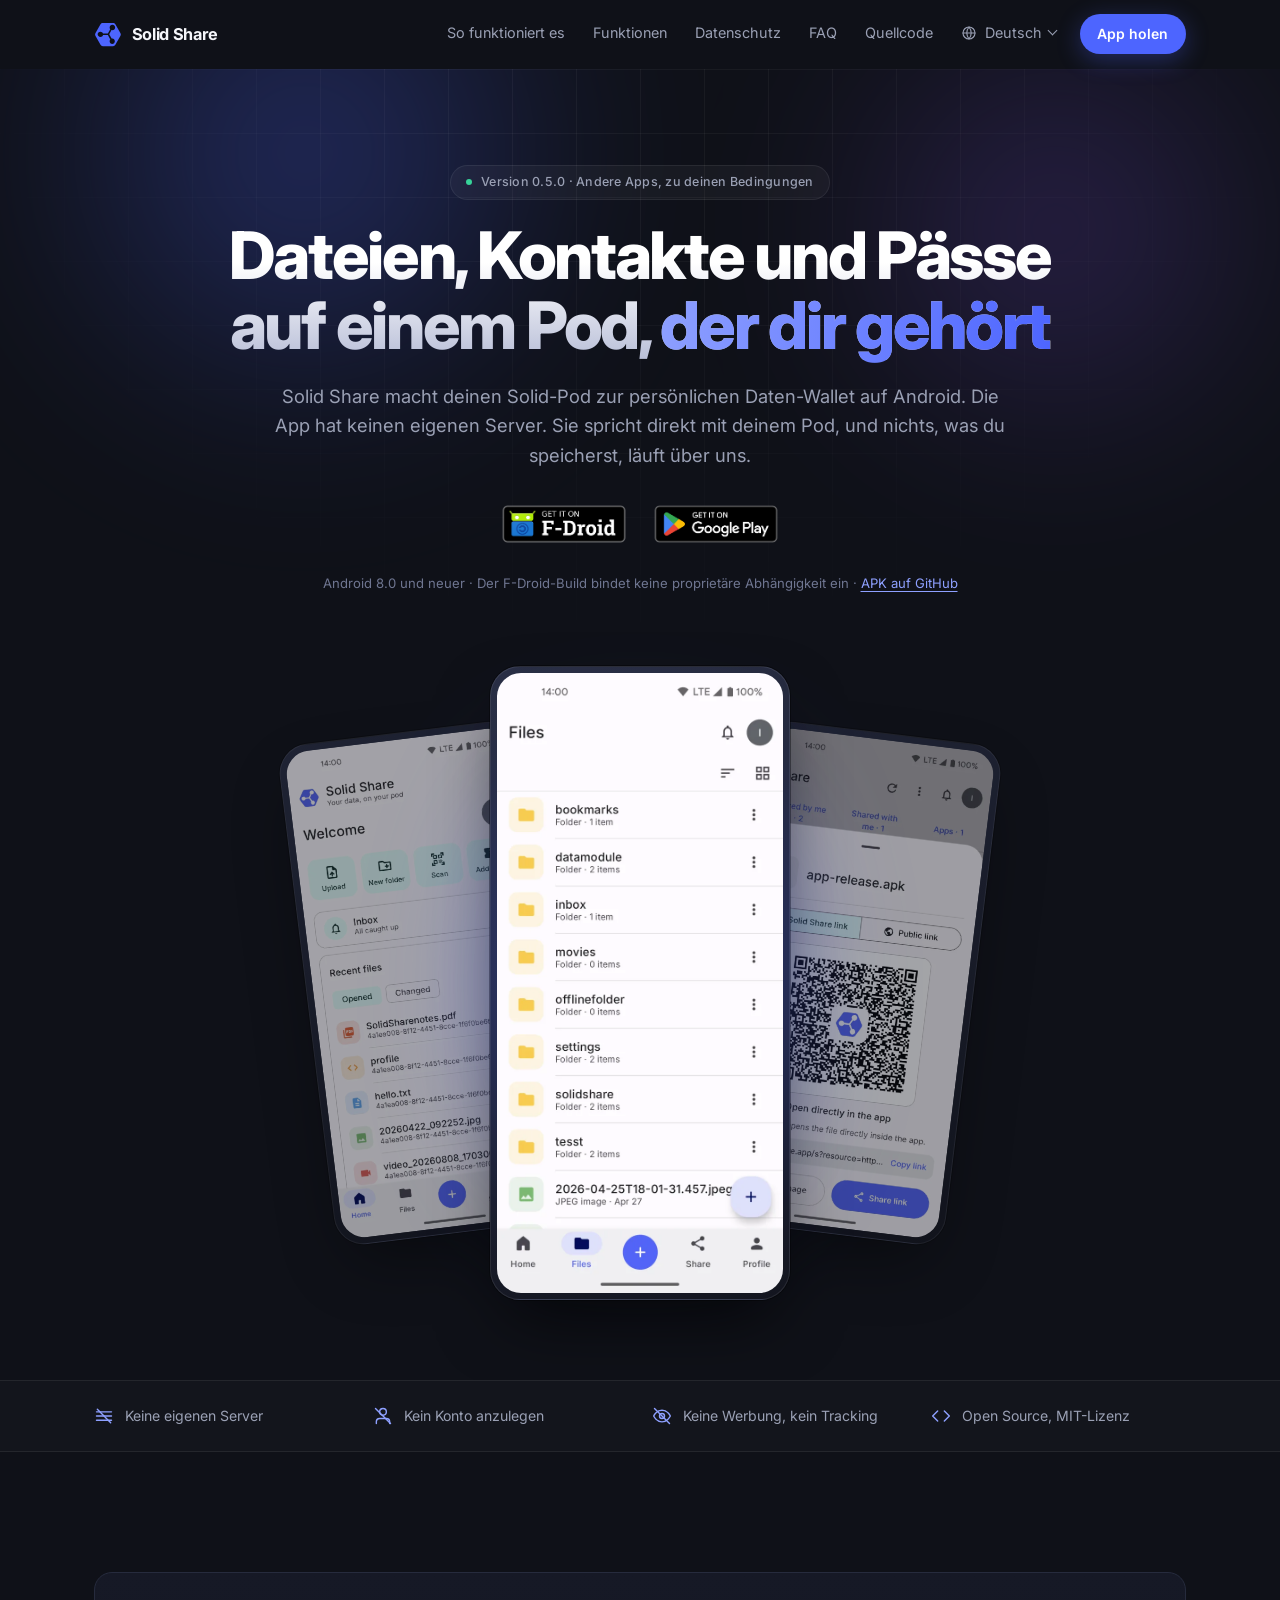
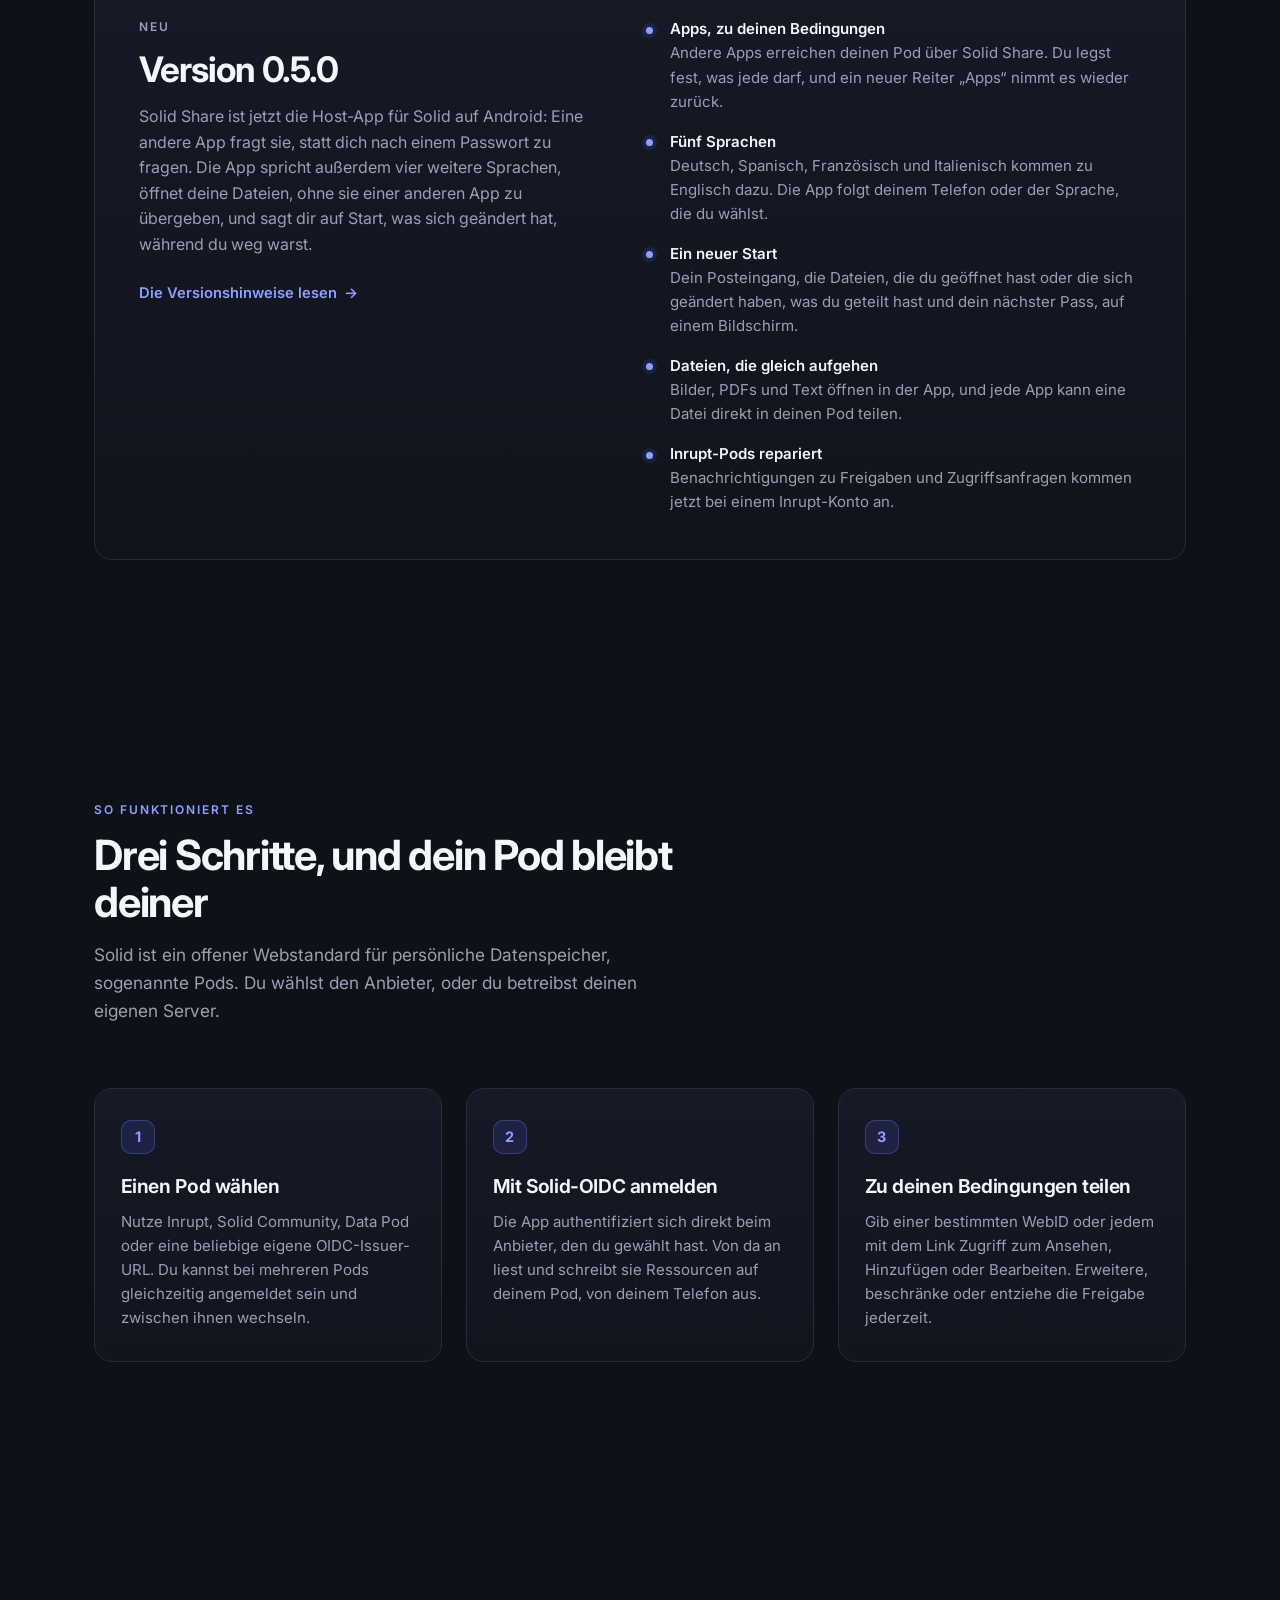
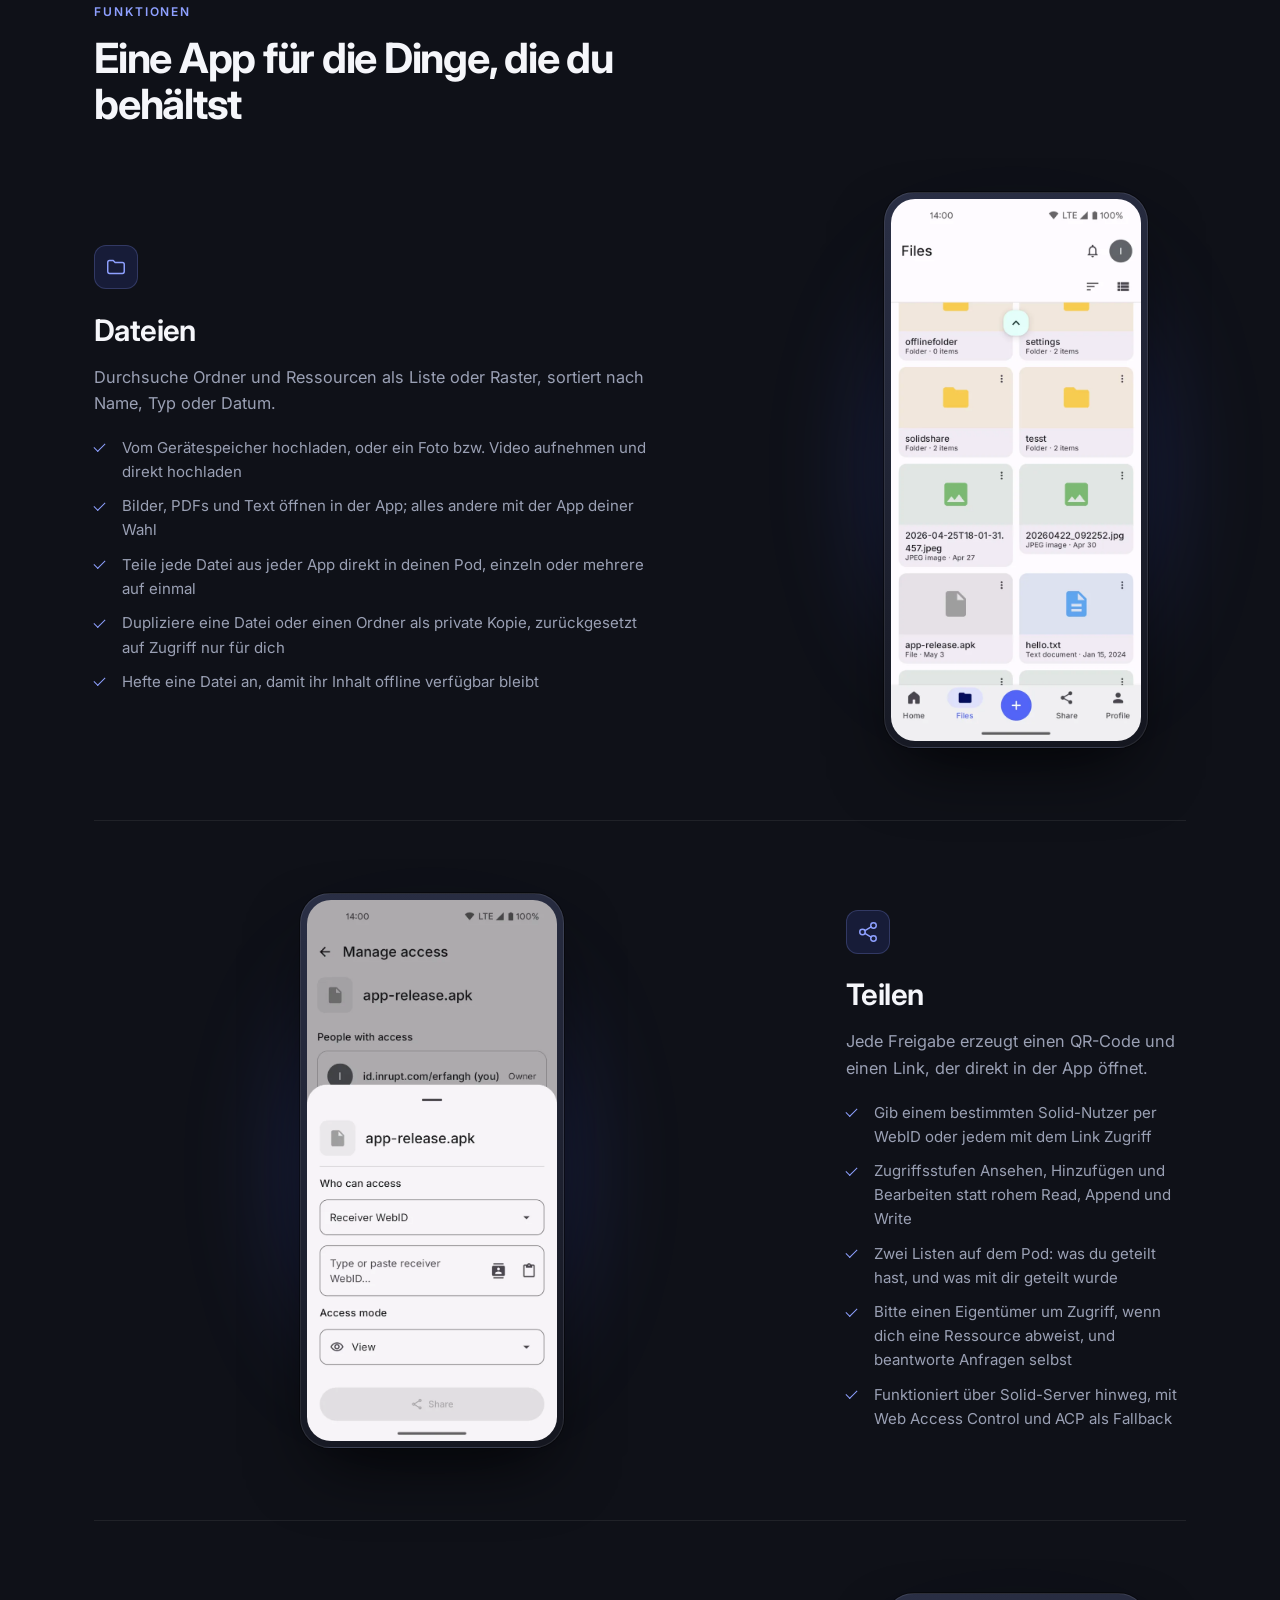
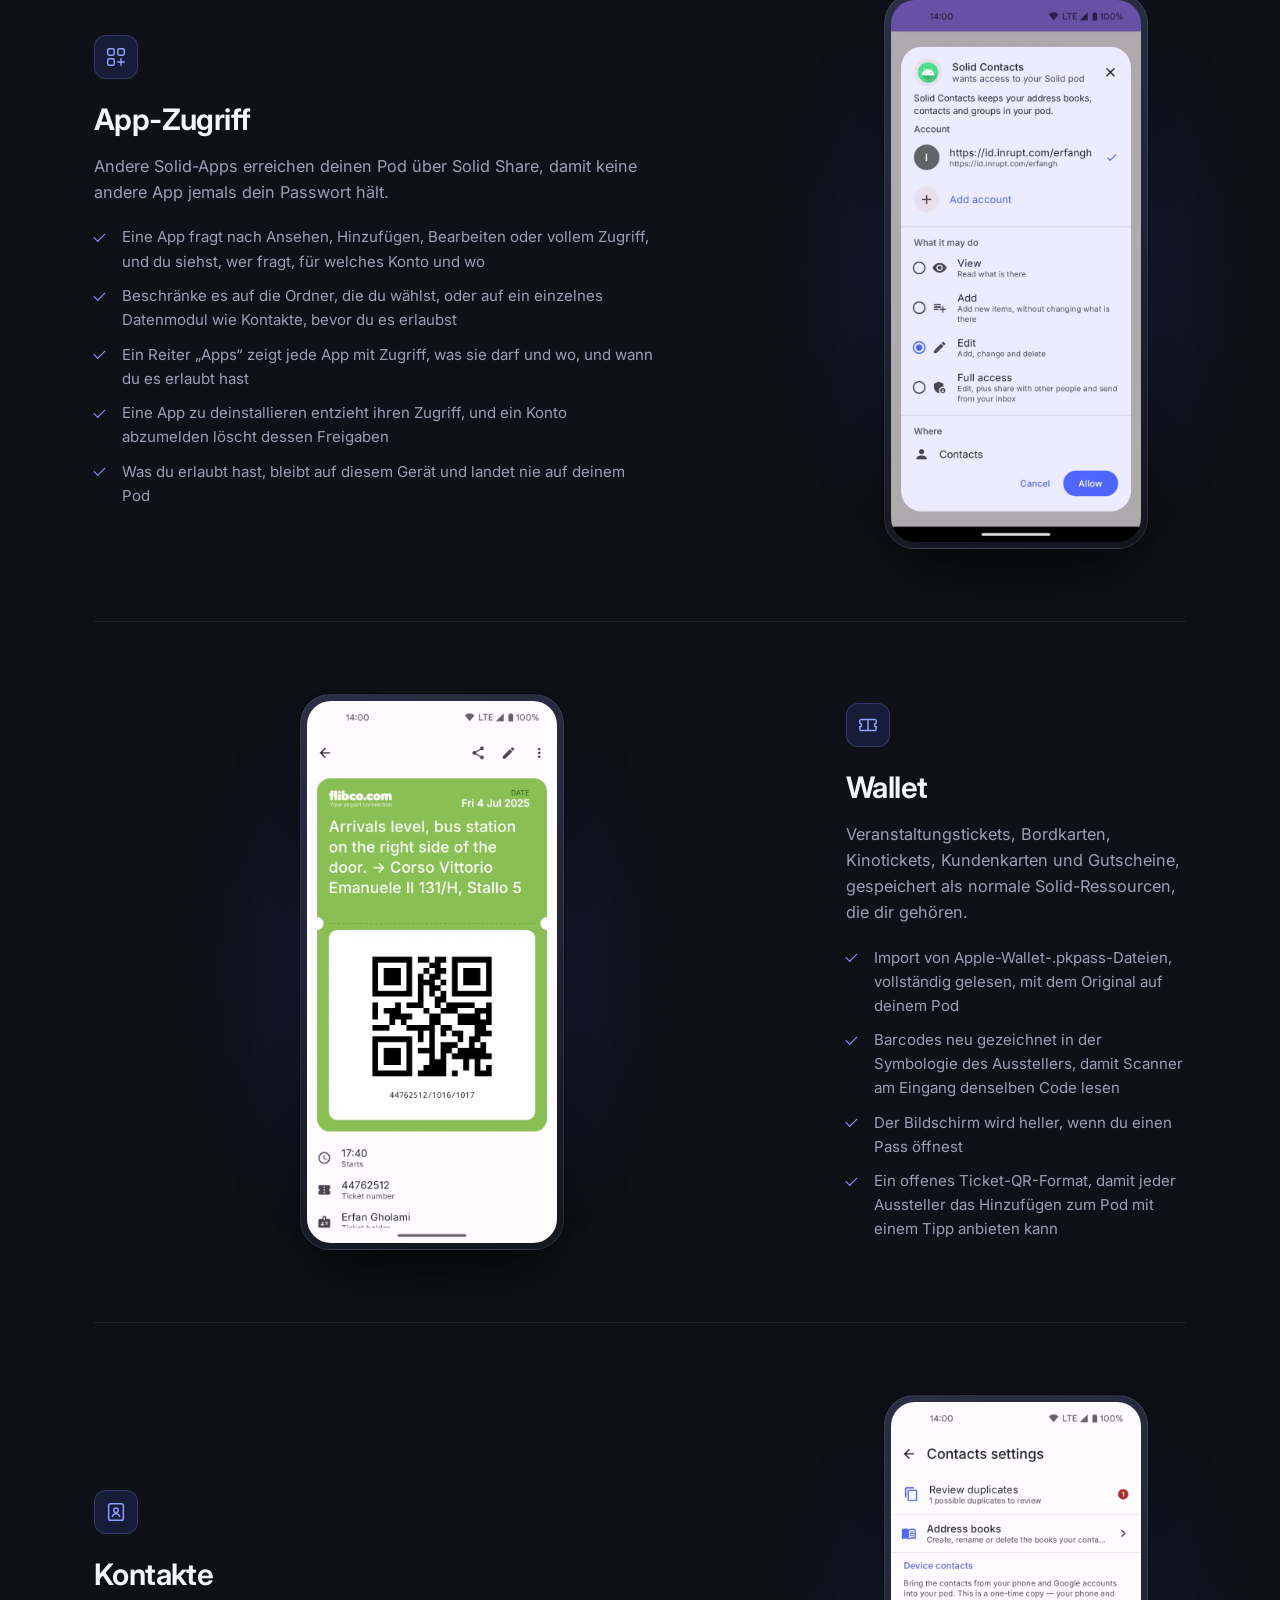
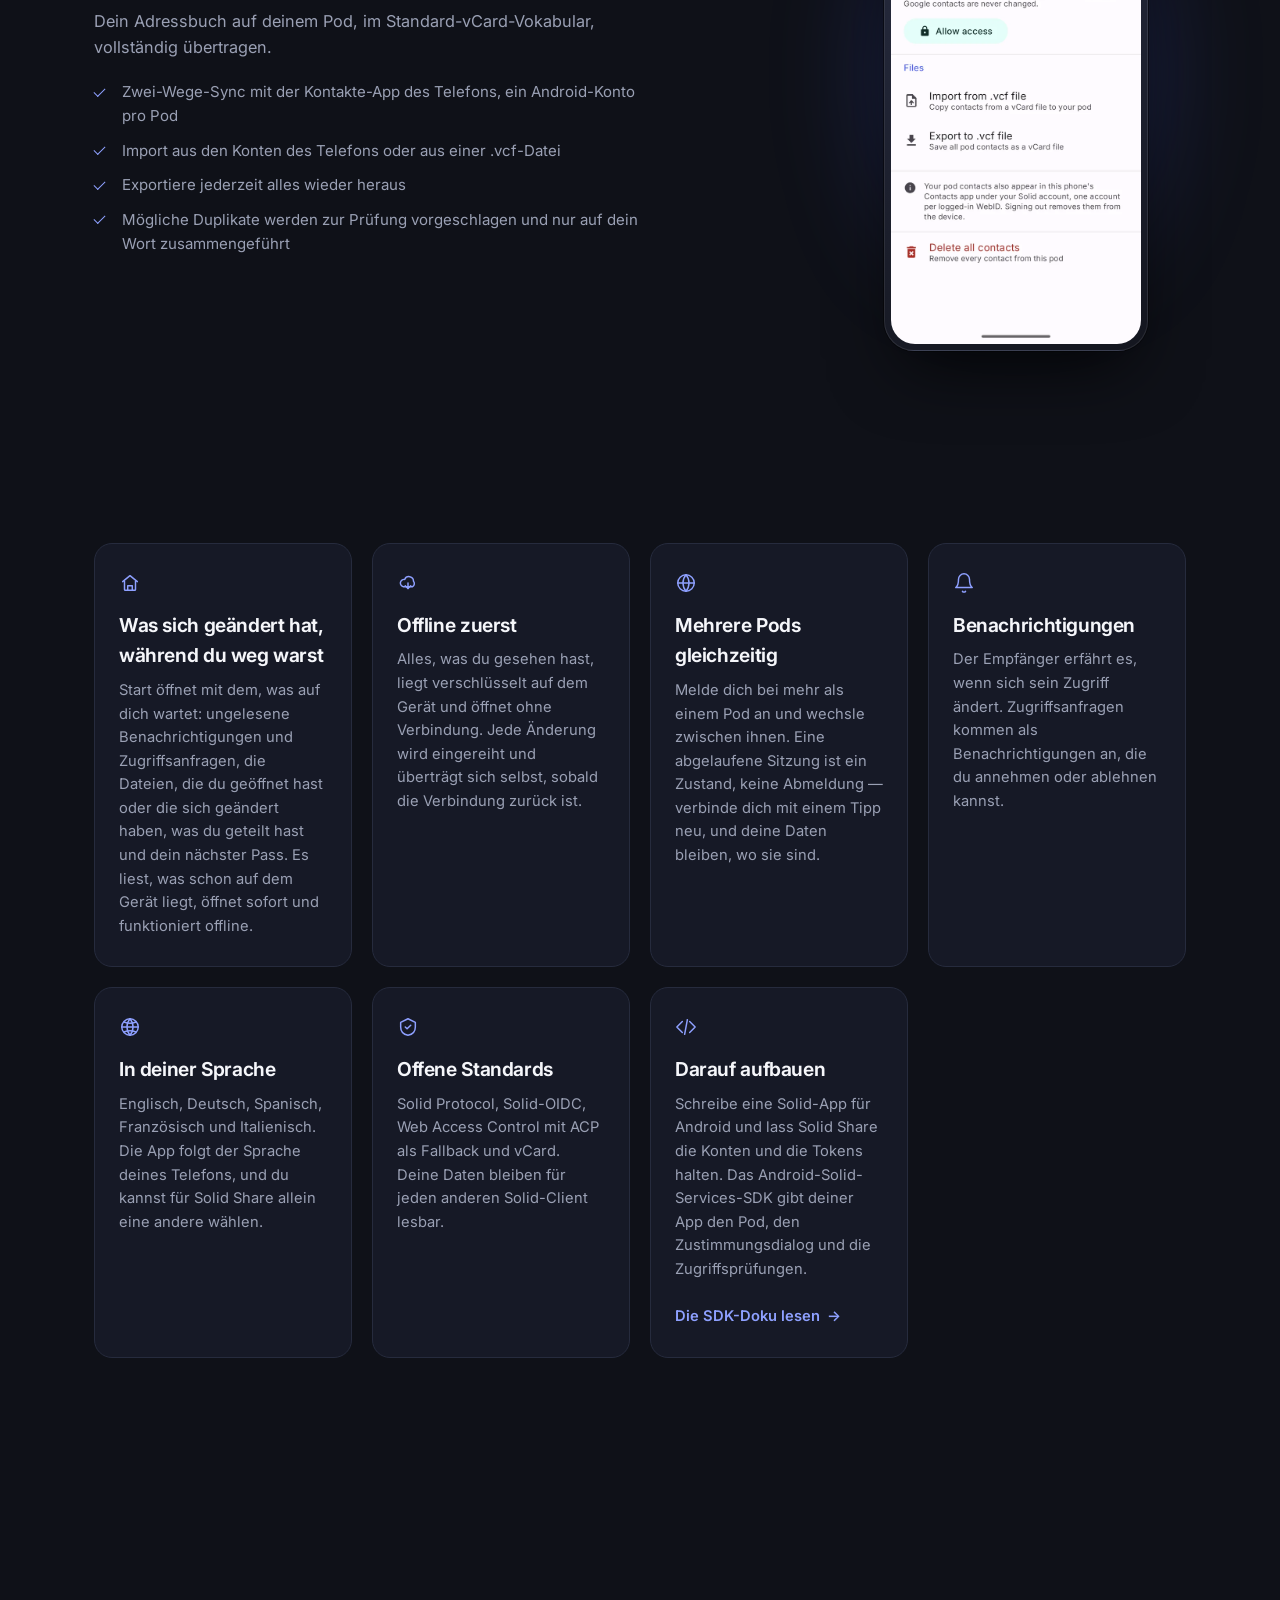
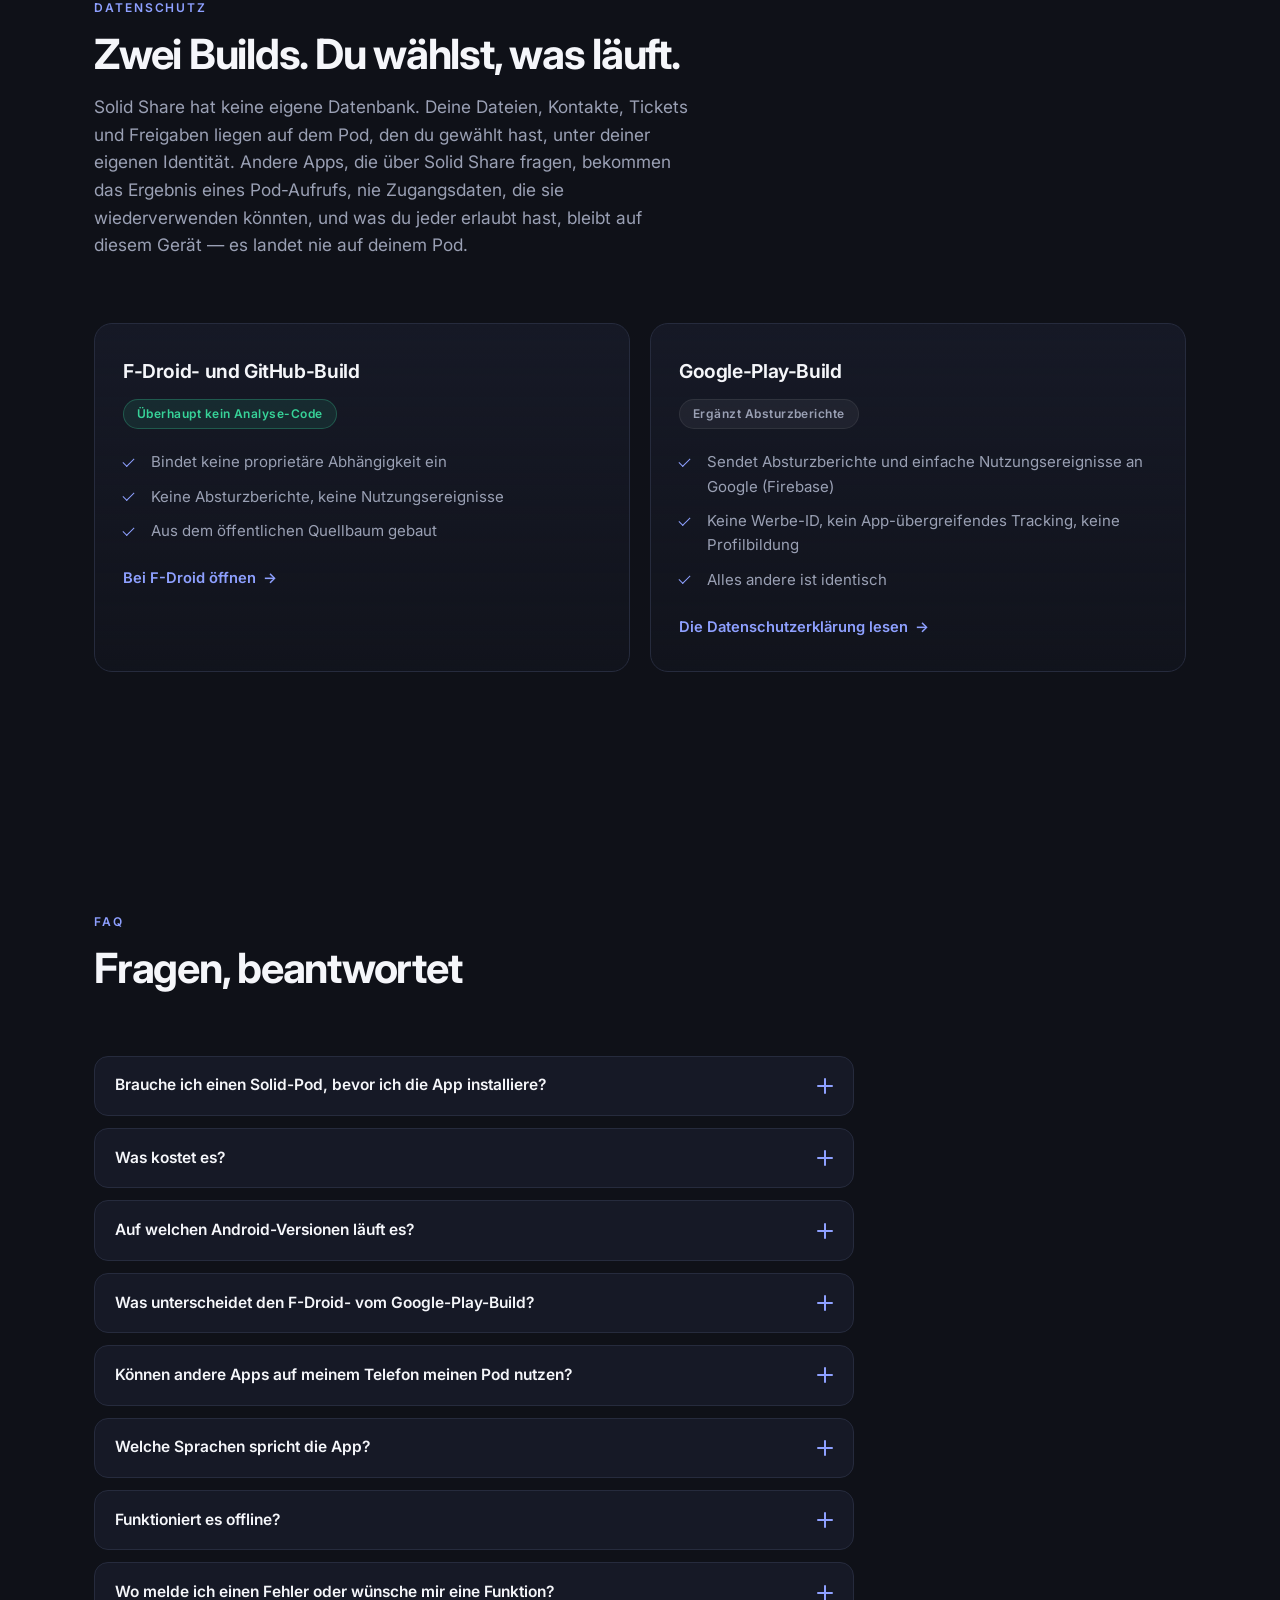
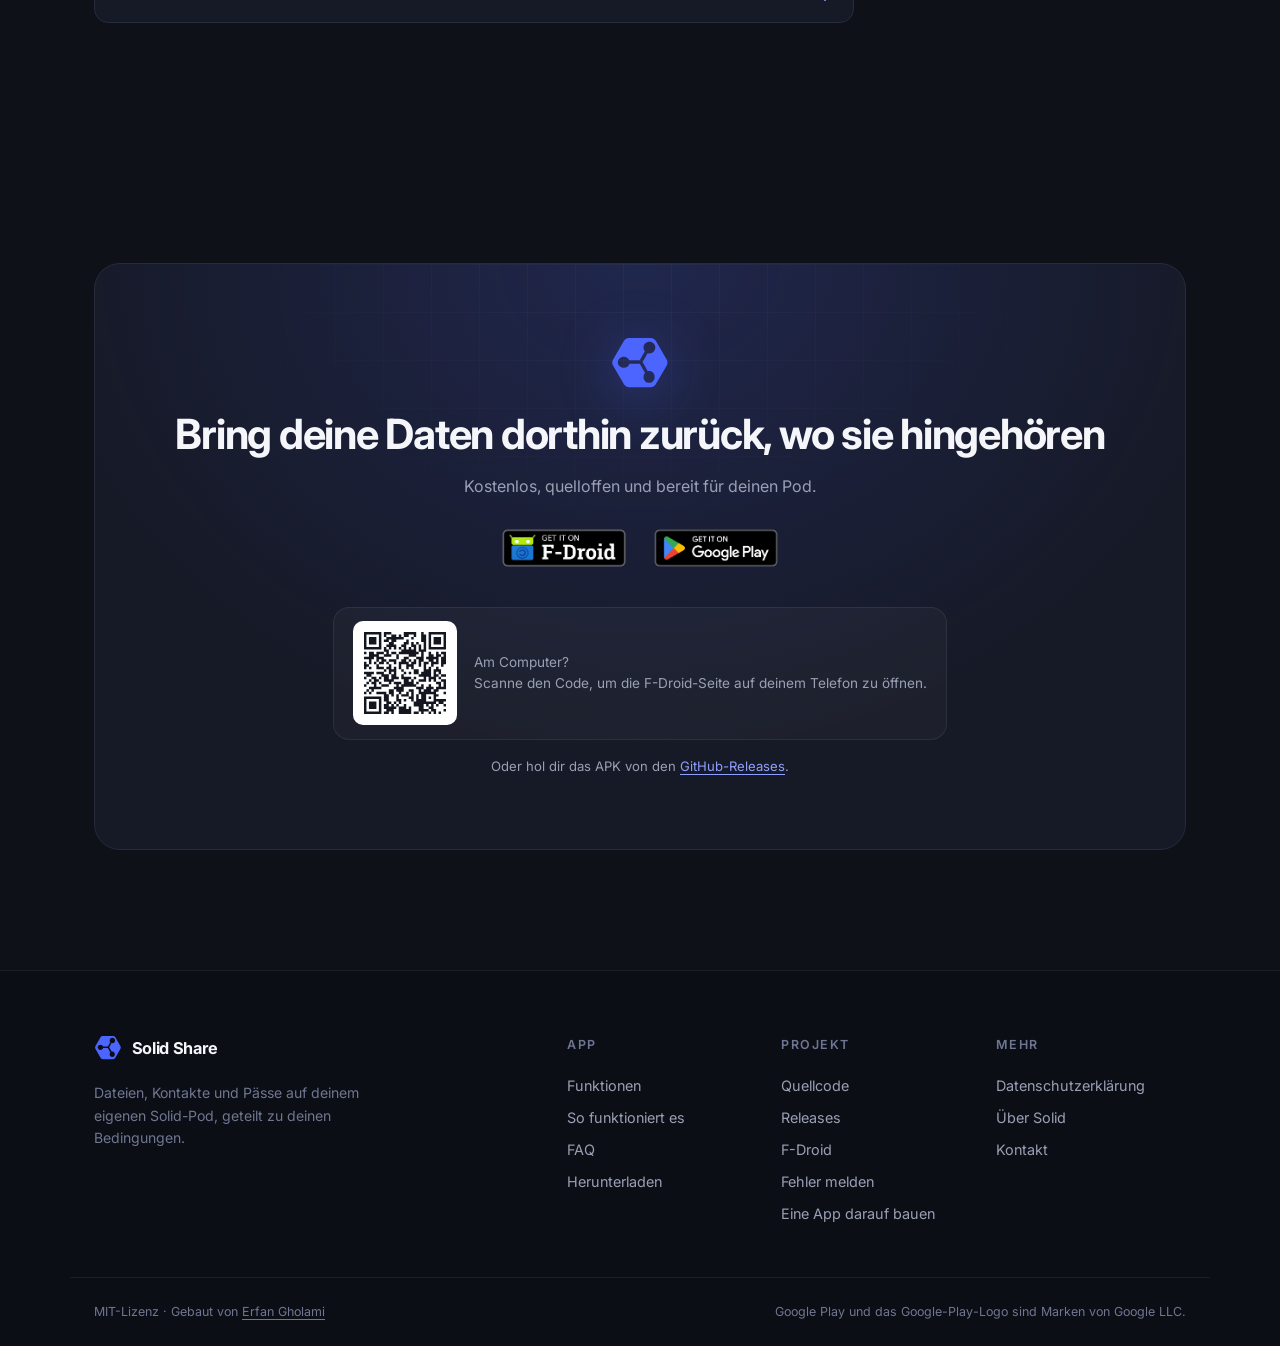
==== de/index.html @ 55db531e "Publish the site in German, Spanish, French and Italian, one page per language" ====
<!-- Generated by tools/build.py from templates/index.html and i18n/home.de.json.
     Edit those, then run the script again. Changes made here are lost. -->
<!doctype html>
<html lang="de">
  <head>
    <meta charset="UTF-8" />
    <meta name="viewport" content="width=device-width, initial-scale=1.0" />
    <title>Solid Share — Dateien, Kontakte und Pässe auf einem Pod, der dir gehört</title>
    <meta content="Solid Share ist eine quelloffene Android-App für deinen Solid-Pod. Durchsuche Dateien, bewahre Kontakte und Pässe auf, teile sie per WebID, Link oder QR-Code, und lass andere Apps zu deinen Bedingungen auf deinen Pod zugreifen. Keine Server, keine Konten, kein Tracking." name="description" />
    <meta name="theme-color" content="#0F1118" />
    <meta name="robots" content="index, follow" />
    <link rel="canonical" href="https://solidshare.app/de/" />
    <link rel="alternate" hreflang="en" href="https://solidshare.app/" />
    <link rel="alternate" hreflang="de" href="https://solidshare.app/de/" />
    <link rel="alternate" hreflang="es" href="https://solidshare.app/es/" />
    <link rel="alternate" hreflang="fr" href="https://solidshare.app/fr/" />
    <link rel="alternate" hreflang="it" href="https://solidshare.app/it/" />
    <link rel="alternate" hreflang="x-default" href="https://solidshare.app/" />

    <!-- Open Graph -->
    <meta content="Solid Share" property="og:title" />
    <meta content="Dateien, Kontakte und Pässe auf deinem eigenen Solid-Pod, geteilt zu deinen Bedingungen. Freie Software für Android." property="og:description" />
    <meta property="og:type" content="website" />
    <meta property="og:url" content="https://solidshare.app/de/" />
    <meta property="og:image" content="https://solidshare.app/public/og.jpg" />
    <meta property="og:image:width" content="1024" />
    <meta property="og:image:height" content="500" />
    <meta name="twitter:card" content="summary_large_image" />

    <link rel="icon" type="image/svg+xml" href="/public/icon.svg" />
    <link rel="apple-touch-icon" href="/public/icon.png" />
    <link rel="preconnect" href="https://fonts.googleapis.com" />
    <link rel="preconnect" href="https://fonts.gstatic.com" crossorigin />
    <link
      href="https://fonts.googleapis.com/css2?family=Inter:wght@400;500;600;700;800&display=swap"
      rel="stylesheet"
    />
    <script>
      document.documentElement.classList.add("js");
    </script>
    <link rel="stylesheet" href="/style.css" />
    <script src="/main.js" defer></script>
  </head>

  <body>
    <a class="skip-link" href="#main">Zum Inhalt springen</a>

    <div id="top-sentinel" aria-hidden="true"></div>

    <header class="site-header" id="site-header">
      <div class="shell header-inner">
        <a class="brand" href="/de/">
          <img src="/public/icon.svg" alt="" width="28" height="25" />
          <span>Solid Share</span>
        </a>
        <nav aria-label="Hauptnavigation" class="nav" id="site-nav">
          <a href="#how">So funktioniert es</a>
          <a href="#features">Funktionen</a>
          <a href="#privacy">Datenschutz</a>
          <a href="#faq">FAQ</a>
          <a href="https://github.com/erfangholami/SolidShare" rel="noopener">Quellcode</a>
          <details class="lang">
            <summary aria-label="Sprache">
              <svg viewBox="0 0 24 24" aria-hidden="true">
                <circle cx="12" cy="12" r="9" />
                <path d="M3 12h18" />
                <path d="M12 3a14 14 0 0 1 0 18a14 14 0 0 1 0-18Z" />
              </svg>
              <span>Deutsch</span>
            </summary>
            <ul>
              <li><a href="/" hreflang="en" lang="en">English</a></li>
              <li><a href="/de/" hreflang="de" lang="de" aria-current="true">Deutsch</a></li>
              <li><a href="/es/" hreflang="es" lang="es">Español</a></li>
              <li><a href="/fr/" hreflang="fr" lang="fr">Français</a></li>
              <li><a href="/it/" hreflang="it" lang="it">Italiano</a></li>
            </ul>
          </details>
        </nav>
        <a class="btn btn-primary btn-sm" href="#download">App holen</a>
        <button
          class="menu-toggle"
          type="button"
          aria-controls="site-nav"
          aria-expanded="false"
        >
          <span class="sr-only">Menü</span>
          <svg viewBox="0 0 24 24" aria-hidden="true">
            <path class="mt-open" d="M4 7h16M4 12h16M4 17h16" />
            <path class="mt-close" d="M6 6l12 12M18 6L6 18" />
          </svg>
        </button>
      </div>
    </header>

    <main id="main">
      <!-- ================= HERO ================= -->
      <section class="hero">
        <div class="aurora" aria-hidden="true">
          <span class="orb orb-a"></span>
          <span class="orb orb-b"></span>
        </div>
        <div class="grid-lines" aria-hidden="true"></div>

        <div class="shell hero-inner">
          <a class="eyebrow eyebrow-link anim" href="#whats-new" style="--d: 0ms">
            <span class="dot"></span>
            <span>Version 0.5.0 · Andere Apps, zu deinen Bedingungen</span>
          </a>

          <h1 class="anim" style="--d: 80ms">Dateien, Kontakte und Pässe<br /> auf einem Pod, <em>der dir gehört</em></h1>

          <p class="lede anim" style="--d: 160ms">Solid Share macht deinen Solid-Pod zur persönlichen Daten-Wallet auf Android. Die App hat keinen eigenen Server. Sie spricht direkt mit deinem Pod, und nichts, was du speicherst, läuft über uns.</p>

          <div class="cta-row anim" style="--d: 240ms">
            <a
              class="badge-link"
              href="https://f-droid.org/packages/com.erfangholami.solidshare/"
              rel="noopener"
            >
              <img alt="Jetzt bei F-Droid"
                src="/public/badges/f-droid.png"
               
                width="646"
                height="250"
              />
            </a>

            <a class="badge-link" href="https://play.google.com/store/apps/details?id=com.erfangholami.solidshare" rel="noopener">
              <img alt="Jetzt bei Google Play"
                src="/public/badges/google-play.png"
               
                width="646"
                height="250"
              />
            </a>
          </div>

          <p class="fineprint anim" style="--d: 300ms">Android 8.0 und neuer · Der F-Droid-Build bindet keine proprietäre Abhängigkeit ein · <a href="https://github.com/erfangholami/SolidShare/releases" rel="noopener">APK auf GitHub</a></p>
        </div>

        <div class="phones anim" style="--d: 380ms">
          <figure class="phone phone-side phone-left">
            <img alt="Der Startbildschirm von Solid Share, mit Schnellaktionen, der Posteingangszeile und zuletzt geöffneten Dateien"
              src="/public/shots/05_home_hub.webp"
             
              width="640"
              height="1387"
              loading="eager"
              decoding="async"
            />
          </figure>

          <figure class="phone phone-main">
            <img alt="Der Dateibrowser von Solid Share mit Ordnern und Dateien auf einem Solid-Pod"
              src="/public/shots/08_files_browser.webp"
             
              width="640"
              height="1387"
              loading="eager"
              decoding="async"
              fetchpriority="high"
            />
          </figure>

          <figure class="phone phone-side phone-right">
            <img alt="Ein Teilen-Bildschirm mit einem QR-Code, der die geteilte Datei in der App öffnet"
              src="/public/shots/17_share_link_qr.webp"
             
              width="640"
              height="1387"
              loading="eager"
              decoding="async"
            />
          </figure>
        </div>
      </section>

      <!-- ================= TRUST STRIP ================= -->
      <section aria-label="Was Solid Share nicht tut" class="strip">
        <div class="shell strip-inner">
          <div class="strip-item reveal">
            <svg viewBox="0 0 24 24" aria-hidden="true"><path d="M3 7h18M3 12h18M3 17h18" /><path d="M4 4l16 16" /></svg>
            <span>Keine eigenen Server</span>
          </div>
          <div class="strip-item reveal">
            <svg viewBox="0 0 24 24" aria-hidden="true"><path d="M20 21v-2a4 4 0 0 0-4-4H8a4 4 0 0 0-4 4v2" /><circle cx="12" cy="7" r="4" /><path d="M3 3l18 18" /></svg>
            <span>Kein Konto anzulegen</span>
          </div>
          <div class="strip-item reveal">
            <svg viewBox="0 0 24 24" aria-hidden="true"><circle cx="12" cy="12" r="3" /><path d="M2 12s3.5-7 10-7 10 7 10 7-3.5 7-10 7-10-7-10-7Z" /><path d="M3 3l18 18" /></svg>
            <span>Keine Werbung, kein Tracking</span>
          </div>
          <div class="strip-item reveal">
            <svg viewBox="0 0 24 24" aria-hidden="true"><path d="M16 18l6-6-6-6" /><path d="M8 6l-6 6 6 6" /></svg>
            <span>Open Source, MIT-Lizenz</span>
          </div>
        </div>
      </section>

      <!-- ================= WHAT'S NEW ================= -->
      <section class="section" id="whats-new">
        <div class="shell">
          <article class="release reveal">
            <div class="release-intro">
              <p class="kicker">Neu</p>
              <h2>Version 0.5.0</h2>
              <p>Solid Share ist jetzt die Host-App für Solid auf Android: Eine andere App fragt sie, statt dich nach einem Passwort zu fragen. Die App spricht außerdem vier weitere Sprachen, öffnet deine Dateien, ohne sie einer anderen App zu übergeben, und sagt dir auf Start, was sich geändert hat, während du weg warst.</p>
              <a
                class="link-arrow"
                href="https://github.com/erfangholami/SolidShare/releases/tag/v0.5.0"
                rel="noopener"
              ><span>Die Versionshinweise lesen</span> <span class="arrow" aria-hidden="true">→</span></a>
            </div>

            <ul class="release-list">
              <li><strong>Apps, zu deinen Bedingungen</strong> Andere Apps erreichen deinen Pod über Solid Share. Du legst fest, was jede darf, und ein neuer Reiter „Apps“ nimmt es wieder zurück.</li>
              <li><strong>Fünf Sprachen</strong> Deutsch, Spanisch, Französisch und Italienisch kommen zu Englisch dazu. Die App folgt deinem Telefon oder der Sprache, die du wählst.</li>
              <li><strong>Ein neuer Start</strong> Dein Posteingang, die Dateien, die du geöffnet hast oder die sich geändert haben, was du geteilt hast und dein nächster Pass, auf einem Bildschirm.</li>
              <li><strong>Dateien, die gleich aufgehen</strong> Bilder, PDFs und Text öffnen in der App, und jede App kann eine Datei direkt in deinen Pod teilen.</li>
              <li><strong>Inrupt-Pods repariert</strong> Benachrichtigungen zu Freigaben und Zugriffsanfragen kommen jetzt bei einem Inrupt-Konto an.</li>
            </ul>
          </article>
        </div>
      </section>

      <!-- ================= HOW IT WORKS ================= -->
      <section class="section" id="how">
        <div class="shell">
          <header class="section-head reveal">
            <p class="kicker">So funktioniert es</p>
            <h2>Drei Schritte, und dein Pod bleibt deiner</h2>
            <p class="section-sub">Solid ist ein offener Webstandard für persönliche Datenspeicher, sogenannte Pods. Du wählst den Anbieter, oder du betreibst deinen eigenen Server.</p>
          </header>

          <ol class="steps">
            <li class="step reveal">
              <span class="step-num">1</span>
              <h3>Einen Pod wählen</h3>
              <p>Nutze Inrupt, Solid Community, Data Pod oder eine beliebige eigene OIDC-Issuer-URL. Du kannst bei mehreren Pods gleichzeitig angemeldet sein und zwischen ihnen wechseln.</p>
            </li>
            <li class="step reveal">
              <span class="step-num">2</span>
              <h3>Mit Solid-OIDC anmelden</h3>
              <p>Die App authentifiziert sich direkt beim Anbieter, den du gewählt hast. Von da an liest und schreibt sie Ressourcen auf deinem Pod, von deinem Telefon aus.</p>
            </li>
            <li class="step reveal">
              <span class="step-num">3</span>
              <h3>Zu deinen Bedingungen teilen</h3>
              <p>Gib einer bestimmten WebID oder jedem mit dem Link Zugriff zum Ansehen, Hinzufügen oder Bearbeiten. Erweitere, beschränke oder entziehe die Freigabe jederzeit.</p>
            </li>
          </ol>
        </div>
      </section>

      <!-- ================= FEATURES ================= -->
      <section class="section" id="features">
        <div class="shell">
          <header class="section-head reveal">
            <p class="kicker">Funktionen</p>
            <h2>Eine App für die Dinge, die du behältst</h2>
          </header>

          <div class="feature">
            <div class="feature-text reveal">
              <span class="feature-icon" aria-hidden="true">
                <svg viewBox="0 0 24 24"><path d="M3 7a2 2 0 0 1 2-2h4l2 2h8a2 2 0 0 1 2 2v8a2 2 0 0 1-2 2H5a2 2 0 0 1-2-2Z" /></svg>
              </span>
              <h3>Dateien</h3>
              <p>Durchsuche Ordner und Ressourcen als Liste oder Raster, sortiert nach Name, Typ oder Datum.</p>
              <ul class="ticks">
                <li>Vom Gerätespeicher hochladen, oder ein Foto bzw. Video aufnehmen und direkt hochladen</li>
                <li>Bilder, PDFs und Text öffnen in der App; alles andere mit der App deiner Wahl</li>
                <li>Teile jede Datei aus jeder App direkt in deinen Pod, einzeln oder mehrere auf einmal</li>
                <li>Dupliziere eine Datei oder einen Ordner als private Kopie, zurückgesetzt auf Zugriff nur für dich</li>
                <li>Hefte eine Datei an, damit ihr Inhalt offline verfügbar bleibt</li>
              </ul>
            </div>
            <div class="feature-shot reveal">
              <figure class="phone phone-flat">
                <img alt="Der Dateibrowser von Solid Share in der Rasteransicht, mit Ordnern und Dateien nebeneinander"
                  src="/public/shots/09_files_grid.webp"
                 
                  width="640" height="1387" loading="lazy" decoding="async"
                />
              </figure>
            </div>
          </div>

          <div class="feature feature-reverse">
            <div class="feature-text reveal">
              <span class="feature-icon" aria-hidden="true">
                <svg viewBox="0 0 24 24"><circle cx="18" cy="5" r="3" /><circle cx="6" cy="12" r="3" /><circle cx="18" cy="19" r="3" /><path d="M8.6 13.5l6.8 4M15.4 6.5l-6.8 4" /></svg>
              </span>
              <h3>Teilen</h3>
              <p>Jede Freigabe erzeugt einen QR-Code und einen Link, der direkt in der App öffnet.</p>
              <ul class="ticks">
                <li>Gib einem bestimmten Solid-Nutzer per WebID oder jedem mit dem Link Zugriff</li>
                <li>Zugriffsstufen Ansehen, Hinzufügen und Bearbeiten statt rohem Read, Append und Write</li>
                <li>Zwei Listen auf dem Pod: was du geteilt hast, und was mit dir geteilt wurde</li>
                <li>Bitte einen Eigentümer um Zugriff, wenn dich eine Ressource abweist, und beantworte Anfragen selbst</li>
                <li>Funktioniert über Solid-Server hinweg, mit Web Access Control und ACP als Fallback</li>
              </ul>
            </div>
            <div class="feature-shot reveal">
              <figure class="phone phone-flat">
                <img alt="Ein Teilen-Formular, das die WebID des Empfängers und die Zugriffsstufe wählt"
                  src="/public/shots/16_share_create.webp"
                 
                  width="640" height="1387" loading="lazy" decoding="async"
                />
              </figure>
            </div>
          </div>

          <div class="feature">
            <div class="feature-text reveal">
              <span class="feature-icon" aria-hidden="true">
                <svg viewBox="0 0 24 24"><rect x="3" y="3" width="7" height="7" rx="1.5" /><rect x="14" y="3" width="7" height="7" rx="1.5" /><rect x="3" y="14" width="7" height="7" rx="1.5" /><path d="M14 17.5h7" /><path d="M17.5 14v7" /></svg>
              </span>
              <h3>App-Zugriff</h3>
              <p>Andere Solid-Apps erreichen deinen Pod über Solid Share, damit keine andere App jemals dein Passwort hält.</p>
              <ul class="ticks">
                <li>Eine App fragt nach Ansehen, Hinzufügen, Bearbeiten oder vollem Zugriff, und du siehst, wer fragt, für welches Konto und wo</li>
                <li>Beschränke es auf die Ordner, die du wählst, oder auf ein einzelnes Datenmodul wie Kontakte, bevor du es erlaubst</li>
                <li>Ein Reiter „Apps“ zeigt jede App mit Zugriff, was sie darf und wo, und wann du es erlaubt hast</li>
                <li>Eine App zu deinstallieren entzieht ihren Zugriff, und ein Konto abzumelden löscht dessen Freigaben</li>
                <li>Was du erlaubt hast, bleibt auf diesem Gerät und landet nie auf deinem Pod</li>
              </ul>
            </div>
            <div class="feature-shot reveal">
              <figure class="phone phone-flat">
                <img alt="Eine App fragt nach Zugriff auf einen Solid-Pod und zeigt das Konto, die Zugriffsstufe und den Ordner, den sie erreichen darf"
                  src="/public/shots/25b_app_consent.webp"
                 
                  width="640" height="1387" loading="lazy" decoding="async"
                />
              </figure>
            </div>
          </div>

          <div class="feature feature-reverse">
            <div class="feature-text reveal">
              <span class="feature-icon" aria-hidden="true">
                <svg viewBox="0 0 24 24"><path d="M3 8a2 2 0 0 1 2-2h14a2 2 0 0 1 2 2v2a2 2 0 0 0 0 4v2a2 2 0 0 1-2 2H5a2 2 0 0 1-2-2v-2a2 2 0 0 0 0-4Z" /><path d="M12 6v12" /></svg>
              </span>
              <h3>Wallet</h3>
              <p>Veranstaltungstickets, Bordkarten, Kinotickets, Kundenkarten und Gutscheine, gespeichert als normale Solid-Ressourcen, die dir gehören.</p>
              <ul class="ticks">
                <li>Import von Apple-Wallet-.pkpass-Dateien, vollständig gelesen, mit dem Original auf deinem Pod</li>
                <li>Barcodes neu gezeichnet in der Symbologie des Ausstellers, damit Scanner am Eingang denselben Code lesen</li>
                <li>Der Bildschirm wird heller, wenn du einen Pass öffnest</li>
                <li>Ein offenes Ticket-QR-Format, damit jeder Aussteller das Hinzufügen zum Pod mit einem Tipp anbieten kann</li>
              </ul>
            </div>
            <div class="feature-shot reveal">
              <figure class="phone phone-flat">
                <img alt="Ein Busticket in der Wallet von Solid Share, mit seinem Barcode"
                  src="/public/shots/06_wallet_ticket_pass.webp"
                 
                  width="640" height="1387" loading="lazy" decoding="async"
                />
              </figure>
            </div>
          </div>

          <div class="feature">
            <div class="feature-text reveal">
              <span class="feature-icon" aria-hidden="true">
                <svg viewBox="0 0 24 24"><path d="M4 5a2 2 0 0 1 2-2h12a2 2 0 0 1 2 2v14a2 2 0 0 1-2 2H6a2 2 0 0 1-2-2Z" /><circle cx="12" cy="10" r="2.5" /><path d="M8 17c.8-2 2.3-3 4-3s3.2 1 4 3" /></svg>
              </span>
              <h3>Kontakte</h3>
              <p>Dein Adressbuch auf deinem Pod, im Standard-vCard-Vokabular, vollständig übertragen.</p>
              <ul class="ticks">
                <li>Zwei-Wege-Sync mit der Kontakte-App des Telefons, ein Android-Konto pro Pod</li>
                <li>Import aus den Konten des Telefons oder aus einer .vcf-Datei</li>
                <li>Exportiere jederzeit alles wieder heraus</li>
                <li>Mögliche Duplikate werden zur Prüfung vorgeschlagen und nur auf dein Wort zusammengeführt</li>
              </ul>
            </div>
            <div class="feature-shot reveal">
              <figure class="phone phone-flat">
                <img alt="Einstellungen für die Kontakt-Synchronisierung in Solid Share"
                  src="/public/shots/07_contacts_settings.webp"
                 
                  width="640" height="1387" loading="lazy" decoding="async"
                />
              </figure>
            </div>
          </div>
        </div>
      </section>

      <!-- ================= SECONDARY GRID ================= -->
      <section class="section section-tight">
        <div class="shell">
          <div class="cards">
            <article class="card reveal">
              <span class="card-icon" aria-hidden="true">
                <svg viewBox="0 0 24 24"><path d="M4 10.5 12 4l8 6.5" /><path d="M6 10v9a1 1 0 0 0 1 1h10a1 1 0 0 0 1-1v-9" /><path d="M9.5 20v-5h5v5" /></svg>
              </span>
              <h3>Was sich geändert hat, während du weg warst</h3>
              <p>Start öffnet mit dem, was auf dich wartet: ungelesene Benachrichtigungen und Zugriffsanfragen, die Dateien, die du geöffnet hast oder die sich geändert haben, was du geteilt hast und dein nächster Pass. Es liest, was schon auf dem Gerät liegt, öffnet sofort und funktioniert offline.</p>
            </article>

            <article class="card reveal">
              <span class="card-icon" aria-hidden="true">
                <svg viewBox="0 0 24 24"><path d="M18 10a5 5 0 0 0-9.6-1.9A4 4 0 1 0 7 16h10a4 4 0 0 0 1-6Z" /><path d="M12 12v6" /><path d="M9 15l3 3 3-3" /></svg>
              </span>
              <h3>Offline zuerst</h3>
              <p>Alles, was du gesehen hast, liegt verschlüsselt auf dem Gerät und öffnet ohne Verbindung. Jede Änderung wird eingereiht und überträgt sich selbst, sobald die Verbindung zurück ist.</p>
            </article>

            <article class="card reveal">
              <span class="card-icon" aria-hidden="true">
                <svg viewBox="0 0 24 24"><circle cx="12" cy="12" r="9" /><path d="M3 12h18" /><path d="M12 3a14 14 0 0 1 0 18a14 14 0 0 1 0-18Z" /></svg>
              </span>
              <h3>Mehrere Pods gleichzeitig</h3>
              <p>Melde dich bei mehr als einem Pod an und wechsle zwischen ihnen. Eine abgelaufene Sitzung ist ein Zustand, keine Abmeldung — verbinde dich mit einem Tipp neu, und deine Daten bleiben, wo sie sind.</p>
            </article>

            <article class="card reveal">
              <span class="card-icon" aria-hidden="true">
                <svg viewBox="0 0 24 24"><path d="M18 8a6 6 0 1 0-12 0c0 7-3 9-3 9h18s-3-2-3-9" /><path d="M13.7 21a2 2 0 0 1-3.4 0" /></svg>
              </span>
              <h3>Benachrichtigungen</h3>
              <p>Der Empfänger erfährt es, wenn sich sein Zugriff ändert. Zugriffsanfragen kommen als Benachrichtigungen an, die du annehmen oder ablehnen kannst.</p>
            </article>

            <article class="card reveal">
              <span class="card-icon" aria-hidden="true">
                <svg viewBox="0 0 24 24"><circle cx="12" cy="12" r="9" /><path d="M3 12h18" /><path d="M12 3a14 14 0 0 1 0 18a14 14 0 0 1 0-18Z" /><path d="M5.5 6.5a16 16 0 0 0 13 0" /><path d="M5.5 17.5a16 16 0 0 1 13 0" /></svg>
              </span>
              <h3>In deiner Sprache</h3>
              <p>Englisch, Deutsch, Spanisch, Französisch und Italienisch. Die App folgt der Sprache deines Telefons, und du kannst für Solid Share allein eine andere wählen.</p>
            </article>

            <article class="card reveal">
              <span class="card-icon" aria-hidden="true">
                <svg viewBox="0 0 24 24"><path d="M12 3l8 4v5c0 5-3.4 8.2-8 9-4.6-.8-8-4-8-9V7Z" /><path d="M9 12l2 2 4-4" /></svg>
              </span>
              <h3>Offene Standards</h3>
              <p>Solid Protocol, Solid-OIDC, Web Access Control mit ACP als Fallback und vCard. Deine Daten bleiben für jeden anderen Solid-Client lesbar.</p>
            </article>

            <article class="card reveal">
              <span class="card-icon" aria-hidden="true">
                <svg viewBox="0 0 24 24"><path d="M8 6l-6 6 6 6" /><path d="M16 6l6 6-6 6" /><path d="M13.5 4l-3 16" /></svg>
              </span>
              <h3>Darauf aufbauen</h3>
              <p>Schreibe eine Solid-App für Android und lass Solid Share die Konten und die Tokens halten. Das Android-Solid-Services-SDK gibt deiner App den Pod, den Zustimmungsdialog und die Zugriffsprüfungen.</p>
              <a class="link-arrow" href="https://androidsolidservices.erfangholami.com" rel="noopener"><span>Die SDK-Doku lesen</span> <span class="arrow" aria-hidden="true">→</span></a>
            </article>
          </div>
        </div>
      </section>

      <!-- ================= PRIVACY ================= -->
      <section class="section" id="privacy">
        <div class="shell">
          <header class="section-head reveal">
            <p class="kicker">Datenschutz</p>
            <h2>Zwei Builds. Du wählst, was läuft.</h2>
            <p class="section-sub">Solid Share hat keine eigene Datenbank. Deine Dateien, Kontakte, Tickets und Freigaben liegen auf dem Pod, den du gewählt hast, unter deiner eigenen Identität. Andere Apps, die über Solid Share fragen, bekommen das Ergebnis eines Pod-Aufrufs, nie Zugangsdaten, die sie wiederverwenden könnten, und was du jeder erlaubt hast, bleibt auf diesem Gerät — es landet nie auf deinem Pod.</p>
          </header>

          <div class="builds">
            <article class="build reveal">
              <h3>F-Droid- und GitHub-Build</h3>
              <p class="build-tag build-tag-clean">Überhaupt kein Analyse-Code</p>
              <ul class="ticks">
                <li>Bindet keine proprietäre Abhängigkeit ein</li>
                <li>Keine Absturzberichte, keine Nutzungsereignisse</li>
                <li>Aus dem öffentlichen Quellbaum gebaut</li>
              </ul>
              <a class="link-arrow" href="https://f-droid.org/packages/com.erfangholami.solidshare/" rel="noopener"><span>Bei F-Droid öffnen</span> <span class="arrow" aria-hidden="true">→</span></a>
            </article>

            <article class="build reveal">
              <h3>Google-Play-Build</h3>
              <p class="build-tag">Ergänzt Absturzberichte</p>
              <ul class="ticks">
                <li>Sendet Absturzberichte und einfache Nutzungsereignisse an Google (Firebase)</li>
                <li>Keine Werbe-ID, kein App-übergreifendes Tracking, keine Profilbildung</li>
                <li>Alles andere ist identisch</li>
              </ul>
              <a class="link-arrow" href="/de/privacy"><span>Die Datenschutzerklärung lesen</span> <span class="arrow" aria-hidden="true">→</span></a>
            </article>
          </div>
        </div>
      </section>

      <!-- ================= FAQ ================= -->
      <section class="section" id="faq">
        <div class="shell">
          <header class="section-head reveal">
            <p class="kicker">FAQ</p>
            <h2>Fragen, beantwortet</h2>
          </header>

          <div class="faq reveal">
            <details>
              <summary><span>Brauche ich einen Solid-Pod, bevor ich die App installiere?</span><span class="faq-x" aria-hidden="true"></span></summary>
              <p>Ja — deine Daten liegen auf einem Pod. Der Anmeldebildschirm listet öffentliche Anbieter wie Inrupt, Solid Community und Data Pod und akzeptiert jede eigene OIDC-Issuer-URL, auch einen Server, den du selbst betreibst. Ein Pod bei einem öffentlichen Anbieter ist in wenigen Minuten angelegt. <a href="https://solidproject.org/" rel="noopener">Mehr über Solid-Pods</a>.</p>
            </details>

            <details>
              <summary><span>Was kostet es?</span><span class="faq-x" aria-hidden="true"></span></summary>
              <p>Nichts. Die App ist freie Software unter der MIT-Lizenz, ohne Werbung und ohne kostenpflichtige Stufen. Der Pod-Speicher kommt vom Anbieter, den du wählst — mehrere bieten kostenlosen Platz, und ein selbst betriebener Server kostet nur die Hardware, auf der er läuft.</p>
            </details>

            <details>
              <summary><span>Auf welchen Android-Versionen läuft es?</span><span class="faq-x" aria-hidden="true"></span></summary>
              <p>Android 8.0 und neuer. Die App gibt es bei Google Play und bei F-Droid, und das APK liegt auf GitHub.</p>
            </details>

            <details>
              <summary><span>Was unterscheidet den F-Droid- vom Google-Play-Build?</span><span class="faq-x" aria-hidden="true"></span></summary>
              <p>Die Funktionen sind identisch. Der F-Droid- und GitHub-Build enthält überhaupt keinen Analyse-Code. Der Google-Play-Build ergänzt Absturzberichte über Firebase. Die <a href="/de/privacy">Datenschutzerklärung</a> beschreibt beide vollständig.</p>
            </details>

            <details>
              <summary><span>Können andere Apps auf meinem Telefon meinen Pod nutzen?</span><span class="faq-x" aria-hidden="true"></span></summary>
              <p>Ja, und nur so weit, wie du es zulässt. Eine Solid-App, die auf dem Android-Solid-Services-SDK aufbaut, fragt Solid Share, statt dich nach einem Passwort zu fragen, sodass deine Zugangsdaten diese App nie verlassen. Beim ersten Mal zeigt dir Solid Share, welches Konto die App will, was sie tun will und wo. Nichts erreicht deinen Pod, bevor du es erlaubst, der Reiter „Apps“ listet alles, was du erlaubt hast, und eine App zu entfernen wirkt ab ihrem nächsten Aufruf. Wenn du selbst Solid-Apps schreibst: Über das <a href="https://androidsolidservices.erfangholami.com" rel="noopener">Android-Solid-Services-SDK</a> fragt deine App.</p>
            </details>

            <details>
              <summary><span>Welche Sprachen spricht die App?</span><span class="faq-x" aria-hidden="true"></span></summary>
              <p>Englisch, Deutsch, Spanisch, Französisch und Italienisch, auf jedem Bildschirm. Die App startet in der Sprache deines Telefons, wenn es eine der fünf ist, sonst auf Englisch. Eine Zeile „Sprache“ in deinem Profil ändert das jederzeit, für Solid Share allein.</p>
            </details>

            <details>
              <summary><span>Funktioniert es offline?</span><span class="faq-x" aria-hidden="true"></span></summary>
              <p>Ja. Alles, was du gesehen hast, liegt verschlüsselt auf dem Gerät und öffnet ohne Verbindung. Änderungen werden eingereiht und gleichen sich von selbst ab, sobald die Verbindung zurück ist, und du kannst eine Datei anheften, damit ihr Inhalt offline verfügbar bleibt.</p>
            </details>

            <details>
              <summary><span>Wo melde ich einen Fehler oder wünsche mir eine Funktion?</span><span class="faq-x" aria-hidden="true"></span></summary>
              <p>Öffne ein Issue auf <a href="https://github.com/erfangholami/SolidShare/issues" rel="noopener">GitHub</a>, oder erreiche mich über meine <a href="https://erfangholami.com/contact" rel="noopener">Kontaktseite</a>.</p>
            </details>
          </div>
        </div>
      </section>

      <!-- ================= DOWNLOAD ================= -->
      <section class="section download" id="download">
        <div class="shell">
          <div class="download-card reveal">
            <img class="download-logo" src="/public/icon.svg" alt="" width="64" height="57" />
            <h2>Bring deine Daten dorthin zurück, wo sie hingehören</h2>
            <p>Kostenlos, quelloffen und bereit für deinen Pod.</p>

            <div class="cta-row">
              <a
                class="badge-link"
                href="https://f-droid.org/packages/com.erfangholami.solidshare/"
                rel="noopener"
              >
                <img alt="Jetzt bei F-Droid" src="/public/badges/f-droid.png" width="646" height="250" />
              </a>
              <a class="badge-link" href="https://play.google.com/store/apps/details?id=com.erfangholami.solidshare" rel="noopener">
                <img alt="Jetzt bei Google Play" src="/public/badges/google-play.png" width="646" height="250" />
              </a>
            </div>

            <div class="qr-wrap">
              <img alt="QR-Code, der die Solid-Share-Seite bei F-Droid öffnet"
                src="/public/qr-fdroid.svg"
               
                width="104"
                height="104"
                loading="lazy"
              />
              <p>Am Computer?<br />Scanne den Code, um die F-Droid-Seite auf deinem Telefon zu öffnen.</p>
            </div>

            <p class="fineprint">Oder hol dir das APK von den <a href="https://github.com/erfangholami/SolidShare/releases" rel="noopener">GitHub-Releases</a>.</p>
          </div>
        </div>
      </section>
    </main>

    <footer class="site-footer">
      <div class="shell footer-inner">
        <div class="footer-brand">
          <a class="brand" href="/de/">
            <img src="/public/icon.svg" alt="" width="24" height="21" />
            <span>Solid Share</span>
          </a>
          <p>Dateien, Kontakte und Pässe auf deinem eigenen Solid-Pod, geteilt zu deinen Bedingungen.</p>
        </div>

        <nav aria-label="Fußzeile" class="footer-nav">
          <div>
            <h4>App</h4>
            <a href="#features">Funktionen</a>
            <a href="#how">So funktioniert es</a>
            <a href="#faq">FAQ</a>
            <a href="#download">Herunterladen</a>
          </div>
          <div>
            <h4>Projekt</h4>
            <a href="https://github.com/erfangholami/SolidShare" rel="noopener">Quellcode</a>
            <a href="https://github.com/erfangholami/SolidShare/releases" rel="noopener">Releases</a>
            <a href="https://f-droid.org/packages/com.erfangholami.solidshare/" rel="noopener">F-Droid</a>
            <a href="https://github.com/erfangholami/SolidShare/issues" rel="noopener">Fehler melden</a>
            <a href="https://androidsolidservices.erfangholami.com" rel="noopener">Eine App darauf bauen</a>
          </div>
          <div>
            <h4>Mehr</h4>
            <a href="/de/privacy">Datenschutzerklärung</a>
            <a href="https://solidproject.org/" rel="noopener">Über Solid</a>
            <a href="https://erfangholami.com/contact" rel="noopener">Kontakt</a>
          </div>
        </nav>
      </div>

      <div class="shell footer-base">
        <p>MIT-Lizenz · Gebaut von <a href="https://erfangholami.com" rel="noopener">Erfan Gholami</a></p>
        <p>Google Play und das Google-Play-Logo sind Marken von Google LLC.</p>
      </div>
    </footer>

    <div aria-label="Solid Share installieren" class="install-bar" id="install-bar" role="region" hidden>
      <img src="/public/icon.svg" alt="" width="26" height="23" />
      <div class="install-bar-text">
        <strong>Solid Share</strong>
        <span>Kostenlos · Open Source</span>
      </div>
      <a
        class="btn btn-primary btn-sm"
        href="https://f-droid.org/packages/com.erfangholami.solidshare/"
        rel="noopener"
        >Installieren</a
      >
      <button aria-label="Schließen" class="install-bar-close" type="button">
        <svg viewBox="0 0 24 24" aria-hidden="true"><path d="M6 6l12 12M18 6L6 18" /></svg>
      </button>
    </div>

    <script type="application/ld+json">
      {
        "@context": "https://schema.org",
        "@type": "SoftwareApplication",
        "name": "Solid Share",
        "operatingSystem": "Android 8.0+",
        "applicationCategory": "UtilitiesApplication",
        "url": "https://solidshare.app/de/",
        "downloadUrl": "https://f-droid.org/packages/com.erfangholami.solidshare/",
        "softwareVersion": "0.5.0",
        "datePublished": "2026-09-18",
        "releaseNotes": "https://github.com/erfangholami/SolidShare/releases/tag/v0.5.0",
        "inLanguage": ["en", "de", "es", "fr", "it"],
        "license": "https://opensource.org/licenses/MIT",
        "description": "Solid Share ist eine quelloffene Android-App für deinen Solid-Pod. Durchsuche Dateien, bewahre Kontakte und Pässe auf, teile sie per WebID, Link oder QR-Code, und lass andere Apps zu deinen Bedingungen auf deinen Pod zugreifen. Keine Server, keine Konten, kein Tracking.",
        "offers": { "@type": "Offer", "price": "0", "priceCurrency": "EUR" },
        "author": { "@type": "Person", "name": "Erfan Gholami", "url": "https://erfangholami.com" }
      }
    </script>
    <script type="application/ld+json">
      {
  "@context": "https://schema.org",
  "@type": "FAQPage",
  "inLanguage": "de",
  "mainEntity": [
    {
      "@type": "Question",
      "name": "Brauche ich einen Solid-Pod, bevor ich die App installiere?",
      "acceptedAnswer": {
        "@type": "Answer",
        "text": "Ja — deine Daten liegen auf einem Pod. Der Anmeldebildschirm listet öffentliche Anbieter wie Inrupt, Solid Community und Data Pod und akzeptiert jede eigene OIDC-Issuer-URL, auch einen Server, den du selbst betreibst. Ein Pod bei einem öffentlichen Anbieter ist in wenigen Minuten angelegt. Mehr über Solid-Pods."
      }
    },
    {
      "@type": "Question",
      "name": "Was kostet es?",
      "acceptedAnswer": {
        "@type": "Answer",
        "text": "Nichts. Die App ist freie Software unter der MIT-Lizenz, ohne Werbung und ohne kostenpflichtige Stufen. Der Pod-Speicher kommt vom Anbieter, den du wählst — mehrere bieten kostenlosen Platz, und ein selbst betriebener Server kostet nur die Hardware, auf der er läuft."
      }
    },
    {
      "@type": "Question",
      "name": "Auf welchen Android-Versionen läuft es?",
      "acceptedAnswer": {
        "@type": "Answer",
        "text": "Android 8.0 und neuer. Die App gibt es bei Google Play und bei F-Droid, und das APK liegt auf GitHub."
      }
    },
    {
      "@type": "Question",
      "name": "Was unterscheidet den F-Droid- vom Google-Play-Build?",
      "acceptedAnswer": {
        "@type": "Answer",
        "text": "Die Funktionen sind identisch. Der F-Droid- und GitHub-Build enthält überhaupt keinen Analyse-Code. Der Google-Play-Build ergänzt Absturzberichte über Firebase. Die Datenschutzerklärung beschreibt beide vollständig."
      }
    },
    {
      "@type": "Question",
      "name": "Können andere Apps auf meinem Telefon meinen Pod nutzen?",
      "acceptedAnswer": {
        "@type": "Answer",
        "text": "Ja, und nur so weit, wie du es zulässt. Eine Solid-App, die auf dem Android-Solid-Services-SDK aufbaut, fragt Solid Share, statt dich nach einem Passwort zu fragen, sodass deine Zugangsdaten diese App nie verlassen. Beim ersten Mal zeigt dir Solid Share, welches Konto die App will, was sie tun will und wo. Nichts erreicht deinen Pod, bevor du es erlaubst, der Reiter „Apps“ listet alles, was du erlaubt hast, und eine App zu entfernen wirkt ab ihrem nächsten Aufruf. Wenn du selbst Solid-Apps schreibst: Über das Android-Solid-Services-SDK fragt deine App."
      }
    },
    {
      "@type": "Question",
      "name": "Welche Sprachen spricht die App?",
      "acceptedAnswer": {
        "@type": "Answer",
        "text": "Englisch, Deutsch, Spanisch, Französisch und Italienisch, auf jedem Bildschirm. Die App startet in der Sprache deines Telefons, wenn es eine der fünf ist, sonst auf Englisch. Eine Zeile „Sprache“ in deinem Profil ändert das jederzeit, für Solid Share allein."
      }
    },
    {
      "@type": "Question",
      "name": "Funktioniert es offline?",
      "acceptedAnswer": {
        "@type": "Answer",
        "text": "Ja. Alles, was du gesehen hast, liegt verschlüsselt auf dem Gerät und öffnet ohne Verbindung. Änderungen werden eingereiht und gleichen sich von selbst ab, sobald die Verbindung zurück ist, und du kannst eine Datei anheften, damit ihr Inhalt offline verfügbar bleibt."
      }
    },
    {
      "@type": "Question",
      "name": "Wo melde ich einen Fehler oder wünsche mir eine Funktion?",
      "acceptedAnswer": {
        "@type": "Answer",
        "text": "Öffne ein Issue auf GitHub, oder erreiche mich über meine Kontaktseite."
      }
    }
  ]
}
    </script>
  </body>
</html>
---- style.css ----
/* ============================================================
   Solid Share — solidshare.app
   Static landing page. No build step, no framework.
   ============================================================ */

:root {
  --bg: #0f1118;
  --bg-2: #0c0e15;
  --surface: #161926;
  --surface-2: #1c2030;
  --border: #262b3d;
  --border-soft: rgba(255, 255, 255, 0.07);
  --text: #f5f6fa;
  --muted: #9aa0b4;
  --muted-2: #6f7691;
  --accent: #4d65ff;
  --accent-2: #8ea0ff;
  --accent-soft: rgba(77, 101, 255, 0.14);
  --green: #37d399;

  --shell: 1140px;
  --gutter: 1.5rem;
  --radius: 18px;
  --ease: cubic-bezier(0.16, 1, 0.3, 1);
}

*,
*::before,
*::after {
  box-sizing: border-box;
  margin: 0;
  padding: 0;
}

html {
  scroll-behavior: smooth;
  -webkit-text-size-adjust: 100%;
}

body {
  font-family: "Inter", system-ui, -apple-system, "Segoe UI", sans-serif;
  background: var(--bg);
  color: var(--text);
  line-height: 1.6;
  -webkit-font-smoothing: antialiased;
  text-rendering: optimizeLegibility;
  overflow-x: hidden;
}

img,
svg {
  display: block;
  max-width: 100%;
}

a {
  color: inherit;
  text-decoration: none;
}

ul,
ol {
  list-style: none;
}

::selection {
  background: var(--accent);
  color: #fff;
}

:focus-visible {
  outline: 2px solid var(--accent-2);
  outline-offset: 3px;
  border-radius: 6px;
}

.shell {
  width: 100%;
  max-width: var(--shell);
  margin-inline: auto;
  padding-inline: var(--gutter);
}

.skip-link {
  position: absolute;
  left: -9999px;
  top: 0;
  z-index: 100;
  background: var(--accent);
  color: #fff;
  padding: 0.75rem 1.25rem;
  border-radius: 0 0 10px 0;
}
.skip-link:focus {
  left: 0;
}

#top-sentinel {
  position: absolute;
  top: 0;
  height: 1px;
  width: 1px;
}

/* ============================================================
   Buttons
   ============================================================ */

.btn {
  display: inline-flex;
  align-items: center;
  justify-content: center;
  gap: 0.5rem;
  font-weight: 600;
  font-size: 0.95rem;
  border-radius: 999px;
  padding: 0.75rem 1.4rem;
  transition: transform 0.25s var(--ease), background 0.25s, box-shadow 0.25s;
  white-space: nowrap;
}

.btn-primary {
  background: var(--accent);
  color: #fff;
  box-shadow: 0 6px 24px rgba(77, 101, 255, 0.32);
}

.btn-primary:hover {
  background: #5c73ff;
  transform: translateY(-2px);
  box-shadow: 0 10px 32px rgba(77, 101, 255, 0.45);
}

.btn-sm {
  padding: 0.55rem 1.1rem;
  font-size: 0.875rem;
}

/* ============================================================
   Header
   ============================================================ */

.site-header {
  position: sticky;
  top: 0;
  z-index: 50;
  border-bottom: 1px solid transparent;
  transition: background 0.35s var(--ease), border-color 0.35s, backdrop-filter 0.35s;
}

.site-header.is-scrolled {
  background: rgba(15, 17, 24, 0.9);
  backdrop-filter: saturate(160%) blur(14px);
  -webkit-backdrop-filter: saturate(160%) blur(14px);
  border-bottom-color: var(--border-soft);
}

.header-inner {
  display: flex;
  align-items: center;
  gap: 1.5rem;
  height: 68px;
}

.brand {
  display: inline-flex;
  align-items: center;
  gap: 0.6rem;
  font-weight: 700;
  letter-spacing: -0.02em;
  font-size: 1.02rem;
}

.brand img {
  width: 28px;
  height: auto;
}

.nav {
  display: flex;
  gap: 1.75rem;
  margin-left: auto;
  font-size: 0.9rem;
  color: var(--muted);
}

.nav > a {
  position: relative;
  transition: color 0.2s;
}

.nav > a::after {
  content: "";
  position: absolute;
  left: 0;
  bottom: -4px;
  height: 1px;
  width: 100%;
  background: var(--accent-2);
  transform: scaleX(0);
  transform-origin: left;
  transition: transform 0.35s var(--ease);
}

.nav > a:hover {
  color: var(--text);
}

.nav > a:hover::after {
  transform: scaleX(1);
}

.lang {
  position: relative;
  color: var(--muted);
  font-size: 0.9rem;
}

.lang summary {
  display: inline-flex;
  align-items: center;
  gap: 0.45rem;
  cursor: pointer;
  list-style: none;
  transition: color 0.2s;
}

.lang summary::-webkit-details-marker {
  display: none;
}

.lang summary::after {
  content: "";
  width: 7px;
  height: 7px;
  border-right: 1.6px solid currentColor;
  border-bottom: 1.6px solid currentColor;
  rotate: 45deg;
  translate: 0 -2px;
  transition: rotate 0.3s var(--ease);
}

.lang[open] summary::after {
  rotate: -135deg;
  translate: 0 2px;
}

.lang summary:hover,
.lang[open] summary {
  color: var(--text);
}

.lang svg {
  width: 16px;
  height: 16px;
  flex: none;
  fill: none;
  stroke: currentColor;
  stroke-width: 1.7;
  stroke-linecap: round;
  stroke-linejoin: round;
}

.lang ul {
  position: absolute;
  right: 0;
  top: calc(100% + 0.65rem);
  min-width: 10.5rem;
  padding: 0.35rem;
  background: var(--surface);
  border: 1px solid var(--border);
  border-radius: 12px;
  box-shadow: 0 18px 40px rgba(0, 0, 0, 0.45);
  z-index: 60;
}

.lang ul a {
  display: block;
  padding: 0.5rem 0.7rem;
  border-radius: 8px;
  color: var(--muted);
  transition: background 0.2s, color 0.2s;
}

.lang ul a:hover {
  background: var(--surface-2);
  color: var(--text);
}

.lang ul a[aria-current] {
  color: var(--accent-2);
  font-weight: 600;
}

.header-inner .btn {
  margin-left: 0;
}

@media (max-width: 960px) {
  .header-inner .btn {
    margin-left: auto;
  }
}

/* ============================================================
   Hero
   ============================================================ */

.hero {
  position: relative;
  padding-top: clamp(3.5rem, 9vw, 6rem);
  padding-bottom: clamp(3rem, 8vw, 5rem);
  overflow: hidden;
  isolation: isolate;
}

.aurora {
  position: absolute;
  inset: -20% -10% auto -10%;
  height: 900px;
  z-index: -2;
  pointer-events: none;
}

.orb {
  position: absolute;
  border-radius: 50%;
  filter: blur(90px);
  opacity: 0.5;
}

.orb-a {
  width: 620px;
  height: 620px;
  left: 8%;
  top: 4%;
  background: radial-gradient(circle, rgba(77, 101, 255, 0.7), transparent 70%);
  animation: drift-a 26s ease-in-out infinite;
}

.orb-b {
  width: 520px;
  height: 520px;
  right: 6%;
  top: 18%;
  background: radial-gradient(circle, rgba(140, 90, 255, 0.5), transparent 70%);
  animation: drift-b 32s ease-in-out infinite;
}

@keyframes drift-a {
  50% {
    translate: 60px 40px;
    scale: 1.12;
  }
}

@keyframes drift-b {
  50% {
    translate: -70px 30px;
    scale: 0.9;
  }
}

.grid-lines {
  position: absolute;
  inset: 0;
  z-index: -1;
  background-image: linear-gradient(var(--border-soft) 1px, transparent 1px),
    linear-gradient(90deg, var(--border-soft) 1px, transparent 1px);
  background-size: 64px 64px;
  mask-image: radial-gradient(ellipse 70% 60% at 50% 0%, #000 20%, transparent 75%);
  -webkit-mask-image: radial-gradient(ellipse 70% 60% at 50% 0%, #000 20%, transparent 75%);
  opacity: 0.6;
  pointer-events: none;
}

.hero-inner {
  display: flex;
  flex-direction: column;
  align-items: center;
  text-align: center;
  gap: 1.35rem;
}

.eyebrow {
  display: inline-flex;
  align-items: center;
  gap: 0.55rem;
  font-size: 0.78rem;
  font-weight: 500;
  letter-spacing: 0.02em;
  color: var(--muted);
  background: rgba(255, 255, 255, 0.04);
  border: 1px solid var(--border-soft);
  border-radius: 999px;
  padding: 0.4rem 0.95rem;
}

.eyebrow-link {
  transition: color 0.3s, background 0.3s, border-color 0.3s;
}

.eyebrow-link:hover {
  color: var(--text);
  background: rgba(255, 255, 255, 0.07);
  border-color: rgba(140, 160, 255, 0.35);
}

.dot {
  width: 6px;
  height: 6px;
  border-radius: 50%;
  background: var(--green);
  box-shadow: 0 0 0 0 rgba(55, 211, 153, 0.55);
  animation: pulse 2.6s ease-out infinite;
}

@keyframes pulse {
  70%,
  100% {
    box-shadow: 0 0 0 8px rgba(55, 211, 153, 0);
  }
}

h1 {
  font-size: clamp(2.25rem, 6.2vw, 4.1rem);
  line-height: 1.06;
  font-weight: 800;
  letter-spacing: -0.035em;
  max-width: min(100%, 940px);
  background: linear-gradient(180deg, #ffffff 30%, #b9bfd8 100%);
  -webkit-background-clip: text;
  background-clip: text;
  color: transparent;
}

h1 em {
  font-style: normal;
  background: linear-gradient(100deg, var(--accent-2), var(--accent));
  -webkit-background-clip: text;
  background-clip: text;
  color: transparent;
}

.lede {
  max-width: 62ch;
  font-size: clamp(1rem, 2.2vw, 1.15rem);
  color: var(--muted);
}

.fineprint {
  font-size: 0.82rem;
  color: var(--muted-2);
}

.fineprint a {
  color: var(--accent-2);
  text-decoration: underline;
  text-underline-offset: 3px;
}

/* ---- store badges ---- */

.cta-row {
  display: flex;
  flex-wrap: wrap;
  justify-content: center;
  align-items: center;
  gap: 0.75rem;
  margin-top: 0.35rem;
}

.badge-link {
  position: relative;
  display: block;
  transition: transform 0.3s var(--ease), filter 0.3s;
}

.badge-link img {
  height: 54px;
  width: auto;
}

a.badge-link:hover {
  transform: translateY(-3px);
  filter: drop-shadow(0 10px 24px rgba(0, 0, 0, 0.55));
}

.badge-link.is-soon {
  cursor: default;
}

.badge-link.is-soon img {
  opacity: 0.55;
}

.soon-pill {
  position: absolute;
  top: -9px;
  right: -12px;
  font-size: 0.68rem;
  font-weight: 700;
  letter-spacing: 0.14em;
  text-transform: uppercase;
  color: #fff;
  background: rgba(77, 101, 255, 0.92);
  border-radius: 999px;
  padding: 0.28rem 0.8rem;
  white-space: nowrap;
  box-shadow: 0 4px 16px rgba(0, 0, 0, 0.4);
}

/* ---- phone cluster ---- */

.phones {
  display: flex;
  align-items: center;
  justify-content: center;
  gap: clamp(-2rem, -4vw, 0rem);
  margin-top: clamp(2.5rem, 6vw, 4.5rem);
  padding-inline: var(--gutter);
}

.phone {
  position: relative;
  border-radius: 30px;
  padding: 6px;
  background: linear-gradient(160deg, #2a2f45, #14161f);
  border: 1px solid rgba(255, 255, 255, 0.09);
  box-shadow: 0 30px 70px -20px rgba(0, 0, 0, 0.8), 0 0 0 1px rgba(0, 0, 0, 0.4);
  flex: none;
}

.phone img {
  border-radius: 24px;
  width: 100%;
  height: auto;
}

.phone-main {
  width: clamp(230px, 30vw, 300px);
  z-index: 2;
  animation: float 7s ease-in-out infinite;
}

.phone-main::after {
  content: "";
  position: absolute;
  inset: -14%;
  z-index: -1;
  border-radius: 50%;
  background: radial-gradient(circle, rgba(77, 101, 255, 0.42), transparent 65%);
  filter: blur(46px);
}

.phone-side {
  width: clamp(180px, 24vw, 240px);
  opacity: 0.62;
  z-index: 1;
}

.phone-left {
  rotate: -7deg;
  margin-right: -3.5rem;
  animation: float 7s ease-in-out infinite 0.9s;
}

.phone-right {
  rotate: 7deg;
  margin-left: -3.5rem;
  animation: float 7s ease-in-out infinite 1.8s;
}

@keyframes float {
  50% {
    translate: 0 -14px;
  }
}

@media (max-width: 760px) {
  .phone-side {
    display: none;
  }
  .phone-main {
    width: min(70vw, 280px);
  }
}

/* ============================================================
   Trust strip
   ============================================================ */

.strip {
  border-block: 1px solid var(--border-soft);
  background: rgba(255, 255, 255, 0.015);
}

.strip-inner {
  display: grid;
  grid-template-columns: repeat(4, 1fr);
  gap: 1rem 1.5rem;
  padding-block: 1.5rem;
}

.strip-item {
  display: flex;
  align-items: center;
  gap: 0.7rem;
  font-size: 0.88rem;
  color: var(--muted);
}

.strip-item svg {
  width: 20px;
  height: 20px;
  flex: none;
  fill: none;
  stroke: var(--accent-2);
  stroke-width: 1.7;
  stroke-linecap: round;
  stroke-linejoin: round;
}

@media (max-width: 760px) {
  .strip-inner {
    grid-template-columns: repeat(2, 1fr);
  }
}

/* ============================================================
   Sections
   ============================================================ */

.section {
  padding-block: clamp(4rem, 10vw, 7.5rem);
  scroll-margin-top: 80px;
}

.section-tight {
  padding-top: 0;
}

.section-head {
  max-width: 60ch;
  margin-bottom: clamp(2.5rem, 6vw, 4rem);
}

.kicker {
  font-size: 0.75rem;
  font-weight: 600;
  letter-spacing: 0.16em;
  text-transform: uppercase;
  color: var(--accent-2);
  margin-bottom: 0.85rem;
}

h2 {
  font-size: clamp(1.75rem, 4vw, 2.6rem);
  line-height: 1.12;
  font-weight: 700;
  letter-spacing: -0.03em;
}

.section-sub {
  margin-top: 1rem;
  color: var(--muted);
  font-size: clamp(0.98rem, 2vw, 1.08rem);
}

h3 {
  font-size: 1.2rem;
  font-weight: 650;
  letter-spacing: -0.02em;
}

/* ---- what's new ---- */

.release {
  display: grid;
  grid-template-columns: minmax(0, 0.95fr) minmax(0, 1.05fr);
  gap: clamp(1.75rem, 5vw, 3.5rem);
  padding: clamp(1.75rem, 4vw, 2.75rem);
  border: 1px solid var(--border);
  border-radius: var(--radius);
  background: linear-gradient(180deg, var(--surface), rgba(22, 25, 38, 0.3));
}

.release-intro h2 {
  font-size: clamp(1.6rem, 3.4vw, 2.2rem);
  margin-bottom: 0.9rem;
}

.release-intro > p {
  max-width: 46ch;
  color: var(--muted);
}

.release-list {
  display: grid;
  align-content: start;
  gap: 1rem;
}

.release-list li {
  position: relative;
  padding-left: 1.6rem;
  color: var(--muted);
  font-size: 0.94rem;
}

.release-list li::before {
  content: "";
  position: absolute;
  left: 2px;
  top: 0.62em;
  width: 7px;
  height: 7px;
  border-radius: 50%;
  background: var(--accent-2);
  box-shadow: 0 0 0 4px var(--accent-soft);
}

.release-list strong {
  display: block;
  color: var(--text);
  font-weight: 600;
}

@media (max-width: 860px) {
  .release {
    grid-template-columns: 1fr;
  }
}

/* ---- steps ---- */

.steps {
  display: grid;
  grid-template-columns: repeat(3, 1fr);
  gap: 1.5rem;
  counter-reset: step;
}

.step {
  position: relative;
  padding: 1.9rem 1.6rem;
  border: 1px solid var(--border);
  border-radius: var(--radius);
  background: linear-gradient(180deg, var(--surface), rgba(22, 25, 38, 0.4));
  transition: border-color 0.35s, transform 0.35s var(--ease);
}

.step:hover {
  border-color: rgba(140, 160, 255, 0.35);
  transform: translateY(-4px);
}

.step-num {
  display: inline-flex;
  align-items: center;
  justify-content: center;
  width: 34px;
  height: 34px;
  border-radius: 10px;
  background: var(--accent-soft);
  border: 1px solid rgba(140, 160, 255, 0.25);
  color: var(--accent-2);
  font-weight: 700;
  font-size: 0.9rem;
  margin-bottom: 1.1rem;
}

.step h3 {
  margin-bottom: 0.5rem;
}

.step p {
  color: var(--muted);
  font-size: 0.94rem;
}

@media (max-width: 860px) {
  .steps {
    grid-template-columns: 1fr;
  }
}

/* ---- feature rows ---- */

.feature {
  display: grid;
  grid-template-columns: 1fr minmax(240px, 340px);
  gap: clamp(2rem, 6vw, 5rem);
  align-items: center;
  padding-block: clamp(2.5rem, 6vw, 4.5rem);
  border-top: 1px solid var(--border-soft);
}

.feature:first-of-type {
  border-top: none;
  padding-top: 0;
}

.feature-reverse .feature-text {
  order: 2;
}

.feature-text {
  max-width: 56ch;
}

.feature-icon {
  display: inline-flex;
  align-items: center;
  justify-content: center;
  width: 44px;
  height: 44px;
  border-radius: 12px;
  background: var(--accent-soft);
  border: 1px solid rgba(140, 160, 255, 0.22);
  margin-bottom: 1.1rem;
}

.feature-icon svg,
.card-icon svg {
  width: 22px;
  height: 22px;
  fill: none;
  stroke: var(--accent-2);
  stroke-width: 1.6;
  stroke-linecap: round;
  stroke-linejoin: round;
}

.feature-text h3 {
  font-size: clamp(1.4rem, 3vw, 1.85rem);
  margin-bottom: 0.6rem;
}

.feature-text > p {
  color: var(--muted);
  font-size: 1.02rem;
  margin-bottom: 1.25rem;
}

.ticks {
  display: grid;
  gap: 0.65rem;
}

.ticks li {
  position: relative;
  padding-left: 1.75rem;
  color: var(--muted);
  font-size: 0.94rem;
}

.ticks li::before {
  content: "";
  position: absolute;
  left: 0;
  top: 0.5em;
  width: 11px;
  height: 6px;
  border-left: 1.8px solid var(--accent-2);
  border-bottom: 1.8px solid var(--accent-2);
  rotate: -45deg;
}

.feature-shot {
  display: flex;
  justify-content: center;
}

.phone-flat {
  width: 100%;
  max-width: 264px;
  transition: transform 0.6s var(--ease);
}

/* The whole screen, never a crop: a screenshot that cuts off its own bottom half
   misrepresents the screen it shows. The row is taller for it, which is the cost. */
.phone-flat img {
  width: 100%;
  height: auto;
}

.phone-flat::after {
  content: "";
  position: absolute;
  inset: -12%;
  z-index: -1;
  border-radius: 50%;
  background: radial-gradient(circle, rgba(77, 101, 255, 0.3), transparent 66%);
  filter: blur(44px);
}

.feature:hover .phone-flat {
  transform: translateY(-8px);
}

@media (max-width: 860px) {
  .feature {
    grid-template-columns: 1fr;
  }
  .feature-reverse .feature-text {
    order: 0;
  }
  .feature-shot {
    order: -1;
  }
}

/* ---- cards ---- */

.cards {
  display: grid;
  grid-template-columns: repeat(auto-fit, minmax(240px, 1fr));
  gap: 1.25rem;
}

.card {
  padding: 1.75rem 1.5rem;
  border: 1px solid var(--border);
  border-radius: var(--radius);
  background: var(--surface);
  transition: border-color 0.35s, transform 0.35s var(--ease), background 0.35s;
}

.card:hover {
  border-color: rgba(140, 160, 255, 0.32);
  background: var(--surface-2);
  transform: translateY(-4px);
}

.card-icon {
  display: inline-flex;
  margin-bottom: 1rem;
}

.card h3 {
  margin-bottom: 0.5rem;
}

.card p {
  color: var(--muted);
  font-size: 0.92rem;
}

/* ---- builds ---- */

.builds {
  display: grid;
  grid-template-columns: repeat(2, 1fr);
  gap: 1.25rem;
}

.build {
  padding: 2rem 1.75rem;
  border: 1px solid var(--border);
  border-radius: var(--radius);
  background: linear-gradient(180deg, var(--surface), rgba(22, 25, 38, 0.3));
}

.build h3 {
  margin-bottom: 0.75rem;
}

.build-tag {
  display: inline-block;
  font-size: 0.75rem;
  font-weight: 600;
  letter-spacing: 0.04em;
  color: var(--muted);
  background: rgba(255, 255, 255, 0.05);
  border: 1px solid var(--border-soft);
  border-radius: 999px;
  padding: 0.28rem 0.8rem;
  margin-bottom: 1.35rem;
}

.build-tag-clean {
  color: var(--green);
  background: rgba(55, 211, 153, 0.1);
  border-color: rgba(55, 211, 153, 0.28);
}

.link-arrow {
  display: inline-flex;
  align-items: center;
  gap: 0.45rem;
  margin-top: 1.5rem;
  font-size: 0.92rem;
  font-weight: 600;
  color: var(--accent-2);
}

.link-arrow .arrow {
  transition: translate 0.3s var(--ease);
}

.link-arrow:hover .arrow {
  translate: 4px 0;
}

@media (max-width: 760px) {
  .builds {
    grid-template-columns: 1fr;
  }
}

/* ---- download ---- */

.download-card {
  position: relative;
  display: flex;
  flex-direction: column;
  align-items: center;
  text-align: center;
  gap: 1rem;
  padding: clamp(2.5rem, 7vw, 4.5rem) var(--gutter);
  border: 1px solid var(--border);
  border-radius: 26px;
  background: radial-gradient(ellipse 80% 120% at 50% 0%, rgba(77, 101, 255, 0.18), transparent 70%),
    var(--surface);
  overflow: hidden;
}

.download-card::before {
  content: "";
  position: absolute;
  inset: 0;
  background-image: linear-gradient(var(--border-soft) 1px, transparent 1px),
    linear-gradient(90deg, var(--border-soft) 1px, transparent 1px);
  background-size: 48px 48px;
  mask-image: radial-gradient(ellipse 60% 70% at 50% 0%, #000, transparent 70%);
  -webkit-mask-image: radial-gradient(ellipse 60% 70% at 50% 0%, #000, transparent 70%);
  opacity: 0.5;
  pointer-events: none;
}

.download-card > * {
  position: relative;
}

.download-logo {
  width: 60px;
  height: auto;
  filter: drop-shadow(0 8px 28px rgba(77, 101, 255, 0.45));
  margin-bottom: 0.35rem;
}

.download-card p {
  color: var(--muted);
}

/* ============================================================
   Footer
   ============================================================ */

.site-footer {
  border-top: 1px solid var(--border-soft);
  background: var(--bg-2);
  padding-top: clamp(3rem, 6vw, 4rem);
}

.footer-inner {
  display: grid;
  grid-template-columns: 1.4fr 2fr;
  gap: 2.5rem;
  padding-bottom: 3rem;
}

.footer-brand p {
  margin-top: 0.9rem;
  color: var(--muted-2);
  font-size: 0.88rem;
  max-width: 34ch;
}

.footer-nav {
  display: grid;
  grid-template-columns: repeat(3, 1fr);
  gap: 1.5rem;
}

.footer-nav h4 {
  font-size: 0.78rem;
  font-weight: 600;
  letter-spacing: 0.12em;
  text-transform: uppercase;
  color: var(--muted-2);
  margin-bottom: 0.9rem;
}

.footer-nav a {
  display: block;
  font-size: 0.9rem;
  color: var(--muted);
  padding-block: 0.28rem;
  transition: color 0.2s, translate 0.25s var(--ease);
}

.footer-nav a:hover {
  color: var(--text);
  translate: 3px 0;
}

.footer-base {
  display: flex;
  flex-wrap: wrap;
  justify-content: space-between;
  gap: 0.5rem 1.5rem;
  padding-block: 1.5rem;
  border-top: 1px solid var(--border-soft);
  font-size: 0.78rem;
  color: var(--muted-2);
}

@media (max-width: 760px) {
  .footer-inner {
    grid-template-columns: 1fr;
    gap: 2rem;
  }
  .footer-nav {
    grid-template-columns: repeat(2, 1fr);
  }
}

/* ============================================================
   Motion
   ============================================================ */

/* Scroll reveal. Scoped to .js so the content stays visible without scripting. */
.js .reveal {
  opacity: 0;
  translate: 0 26px;
  transition: opacity 0.75s var(--ease), translate 0.75s var(--ease);
  transition-delay: var(--d, 0ms);
}

.js .reveal.is-visible {
  opacity: 1;
  translate: 0 0;
}

/* Feature screenshots come in from the side */
.js .feature .feature-shot.reveal {
  translate: 34px 0;
}

.js .feature-reverse .feature-shot.reveal {
  translate: -34px 0;
}

.js .feature .feature-shot.reveal.is-visible {
  translate: 0 0;
}

/* Hero elements animate on load, with no observer */
@keyframes rise {
  from {
    opacity: 0;
    translate: 0 26px;
  }
  to {
    opacity: 1;
    translate: 0 0;
  }
}

.anim {
  opacity: 0;
  animation: rise 0.9s var(--ease) forwards;
  animation-delay: var(--d, 0ms);
}

/* Nothing moves when the reader asks for no motion */
@media (prefers-reduced-motion: reduce) {
  html {
    scroll-behavior: auto;
  }

  *,
  *::before,
  *::after {
    animation-duration: 0.001ms !important;
    animation-iteration-count: 1 !important;
    transition-duration: 0.001ms !important;
  }

  .js .reveal,
  .js .feature .feature-shot.reveal,
  .js .feature-reverse .feature-shot.reveal,
  .anim {
    opacity: 1;
    translate: 0 0;
  }
}


/* ============================================================
   Utilities
   ============================================================ */

.sr-only {
  position: absolute;
  width: 1px;
  height: 1px;
  padding: 0;
  margin: -1px;
  overflow: hidden;
  clip: rect(0 0 0 0);
  white-space: nowrap;
  border: 0;
}

/* ============================================================
   Mobile menu
   ============================================================ */

.menu-toggle {
  display: none;
  align-items: center;
  justify-content: center;
  width: 40px;
  height: 40px;
  flex: none;
  background: none;
  border: 1px solid var(--border-soft);
  border-radius: 10px;
  color: var(--text);
  cursor: pointer;
}

.menu-toggle svg {
  width: 20px;
  height: 20px;
  fill: none;
  stroke: currentColor;
  stroke-width: 1.8;
  stroke-linecap: round;
}

.menu-toggle .mt-close {
  display: none;
}

.site-header.nav-open .menu-toggle .mt-open {
  display: none;
}

.site-header.nav-open .menu-toggle .mt-close {
  display: block;
}

@media (max-width: 960px) {
  .menu-toggle {
    display: inline-flex;
  }

  .nav {
    display: flex;
    position: absolute;
    top: 100%;
    left: 0;
    right: 0;
    flex-direction: column;
    gap: 0;
    margin: 0;
    padding: 0.25rem 1.5rem 1rem;
    font-size: 1rem;
    background: rgba(12, 14, 21, 0.97);
    backdrop-filter: blur(14px);
    -webkit-backdrop-filter: blur(14px);
    border-bottom: 1px solid var(--border-soft);
    opacity: 0;
    visibility: hidden;
    translate: 0 -8px;
    transition: opacity 0.3s var(--ease), translate 0.3s var(--ease), visibility 0.3s;
  }

  .site-header.nav-open .nav {
    opacity: 1;
    visibility: visible;
    translate: 0 0;
  }

  .nav > a {
    padding: 0.85rem 0;
    border-bottom: 1px solid var(--border-soft);
  }

  .nav > a:last-of-type {
    border-bottom: none;
  }

  .nav .lang {
    padding: 0.85rem 0;
    border-top: 1px solid var(--border-soft);
  }

  .nav .lang ul {
    position: static;
    margin-top: 0.6rem;
    box-shadow: none;
  }

  .nav > a::after {
    display: none;
  }
}

/* ============================================================
   FAQ
   ============================================================ */

.faq {
  max-width: 760px;
  display: grid;
  gap: 0.75rem;
}

.faq details {
  border: 1px solid var(--border);
  border-radius: 14px;
  background: var(--surface);
  transition: border-color 0.3s;
}

.faq details:hover,
.faq details[open] {
  border-color: rgba(140, 160, 255, 0.32);
}

.faq summary {
  display: flex;
  align-items: center;
  justify-content: space-between;
  gap: 1rem;
  padding: 1.05rem 1.25rem;
  cursor: pointer;
  font-weight: 600;
  font-size: 0.97rem;
  list-style: none;
}

.faq summary::-webkit-details-marker {
  display: none;
}

.faq-x {
  position: relative;
  width: 16px;
  height: 16px;
  flex: none;
}

.faq-x::before,
.faq-x::after {
  content: "";
  position: absolute;
  inset: 0;
  margin: auto;
  background: var(--accent-2);
  border-radius: 2px;
  transition: transform 0.3s var(--ease);
}

.faq-x::before {
  width: 16px;
  height: 2px;
}

.faq-x::after {
  width: 2px;
  height: 16px;
}

.faq details[open] .faq-x::after {
  transform: scaleY(0);
}

.faq details p {
  padding: 0 1.25rem 1.2rem;
  color: var(--muted);
  font-size: 0.94rem;
  max-width: 66ch;
}

.faq details p a {
  color: var(--accent-2);
  text-decoration: underline;
  text-underline-offset: 3px;
}

/* ============================================================
   QR block in the download card
   ============================================================ */

.qr-wrap {
  display: flex;
  align-items: center;
  gap: 1.1rem;
  margin-top: 1rem;
  padding: 0.85rem 1.15rem;
  border: 1px solid var(--border-soft);
  border-radius: 16px;
  background: rgba(255, 255, 255, 0.03);
}

.qr-wrap img {
  width: 104px;
  height: 104px;
  padding: 6px;
  background: #fff;
  border-radius: 10px;
}

.qr-wrap p {
  margin: 0;
  font-size: 0.85rem;
  text-align: left;
  color: var(--muted);
}

@media (max-width: 760px) {
  /* A phone cannot scan its own screen. */
  .qr-wrap {
    display: none;
  }
}

/* ============================================================
   Mobile install bar
   ============================================================ */

.install-bar {
  position: fixed;
  left: 0.75rem;
  right: 0.75rem;
  bottom: 0.75rem;
  z-index: 60;
  display: flex;
  align-items: center;
  gap: 0.7rem;
  padding: 0.55rem 0.55rem 0.55rem 0.85rem;
  border: 1px solid var(--border);
  border-radius: 16px;
  background: rgba(22, 25, 38, 0.92);
  backdrop-filter: blur(12px);
  -webkit-backdrop-filter: blur(12px);
  box-shadow: 0 12px 40px rgba(0, 0, 0, 0.5);
  opacity: 0;
  visibility: hidden;
  translate: 0 12px;
  transition: opacity 0.4s var(--ease), translate 0.4s var(--ease), visibility 0.4s;
}

.install-bar.is-shown {
  opacity: 1;
  visibility: visible;
  translate: 0 0;
}

.install-bar[hidden] {
  display: none;
}

.install-bar > img {
  width: 26px;
  height: auto;
  flex: none;
}

.install-bar-text {
  display: flex;
  flex-direction: column;
  line-height: 1.3;
  margin-right: auto;
  min-width: 0;
}

.install-bar-text strong {
  font-size: 0.9rem;
  letter-spacing: -0.01em;
}

.install-bar-text span {
  font-size: 0.72rem;
  color: var(--muted);
}

.install-bar .btn {
  flex: none;
}

.install-bar-close {
  display: inline-flex;
  align-items: center;
  justify-content: center;
  width: 34px;
  height: 34px;
  flex: none;
  background: none;
  border: 0;
  border-radius: 10px;
  color: var(--muted);
  cursor: pointer;
}

.install-bar-close:hover {
  color: var(--text);
}

.install-bar-close svg {
  width: 15px;
  height: 15px;
  fill: none;
  stroke: currentColor;
  stroke-width: 2;
  stroke-linecap: round;
}

@media (min-width: 760px) {
  .install-bar {
    display: none;
  }
}

/* ============================================================
   Footer fine links
   ============================================================ */

.footer-base a {
  color: inherit;
  text-decoration: underline;
  text-underline-offset: 3px;
}

.footer-base a:hover {
  color: var(--text);
}
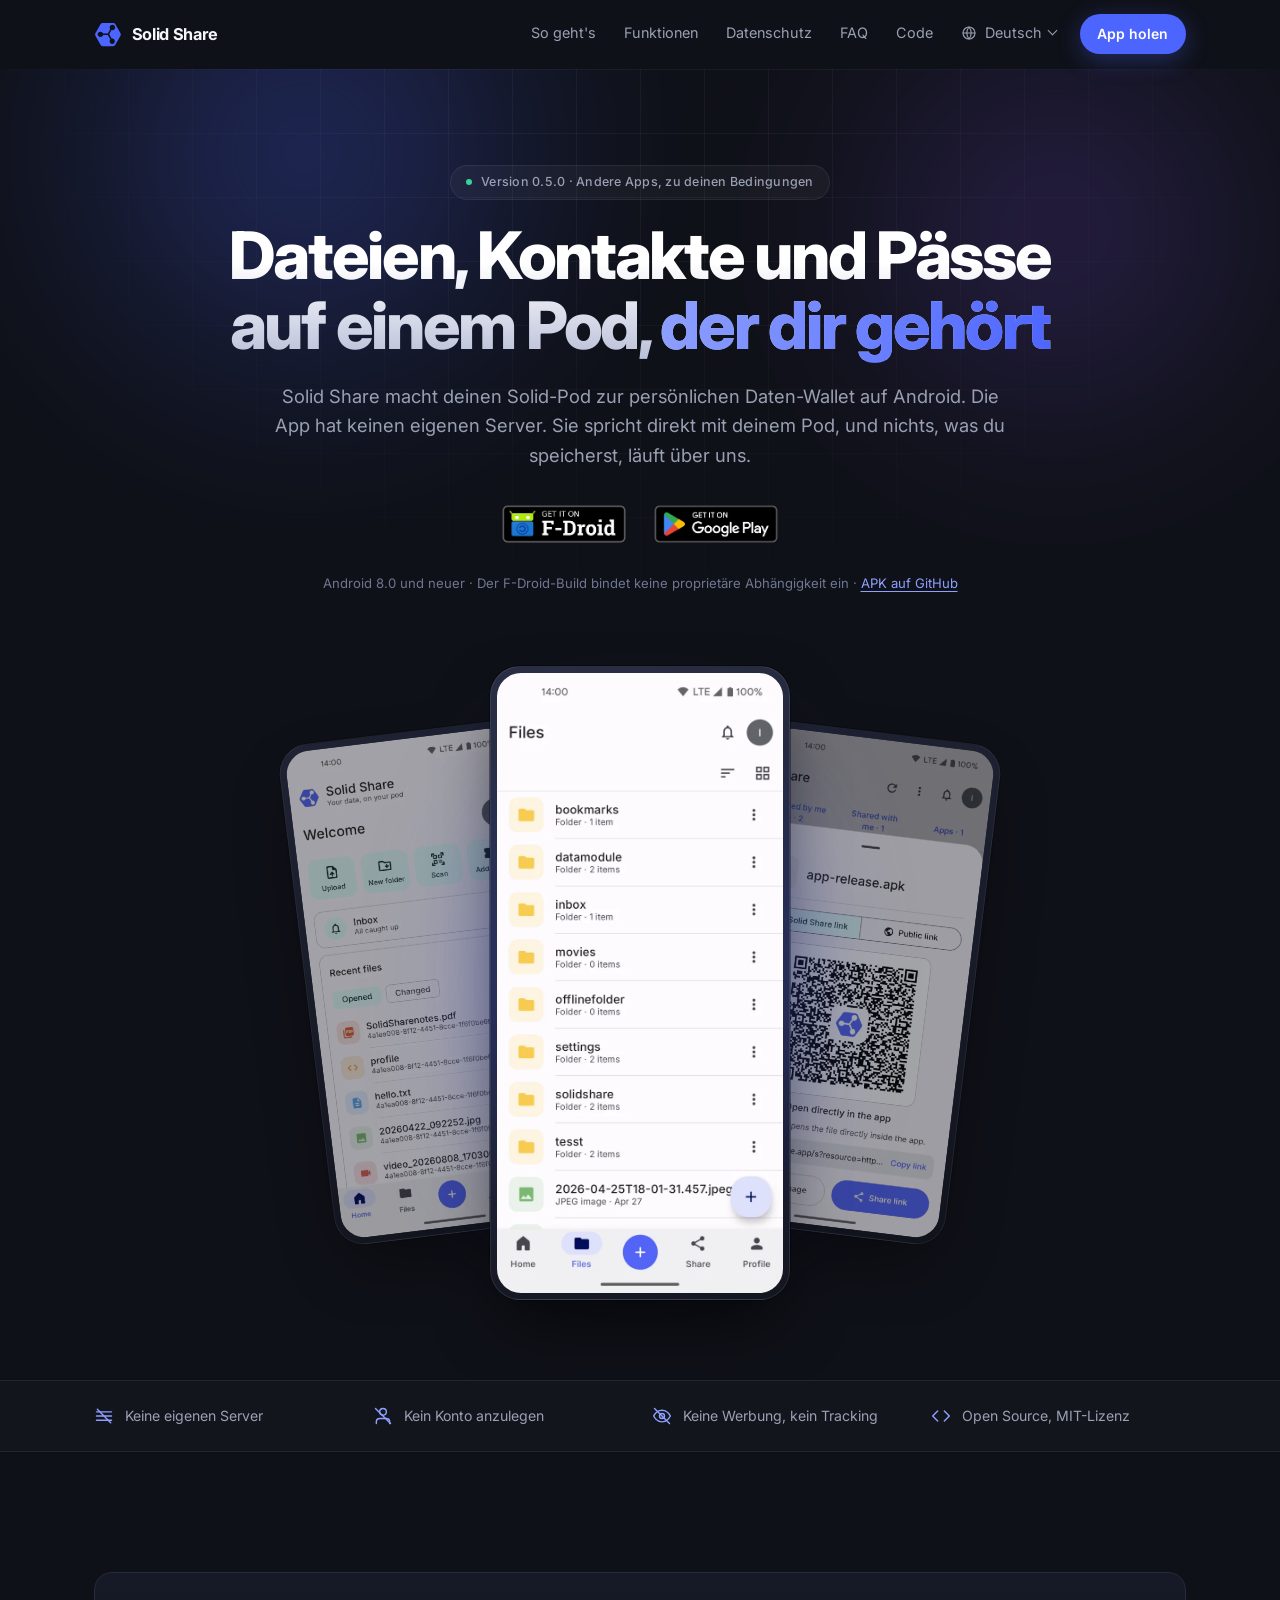
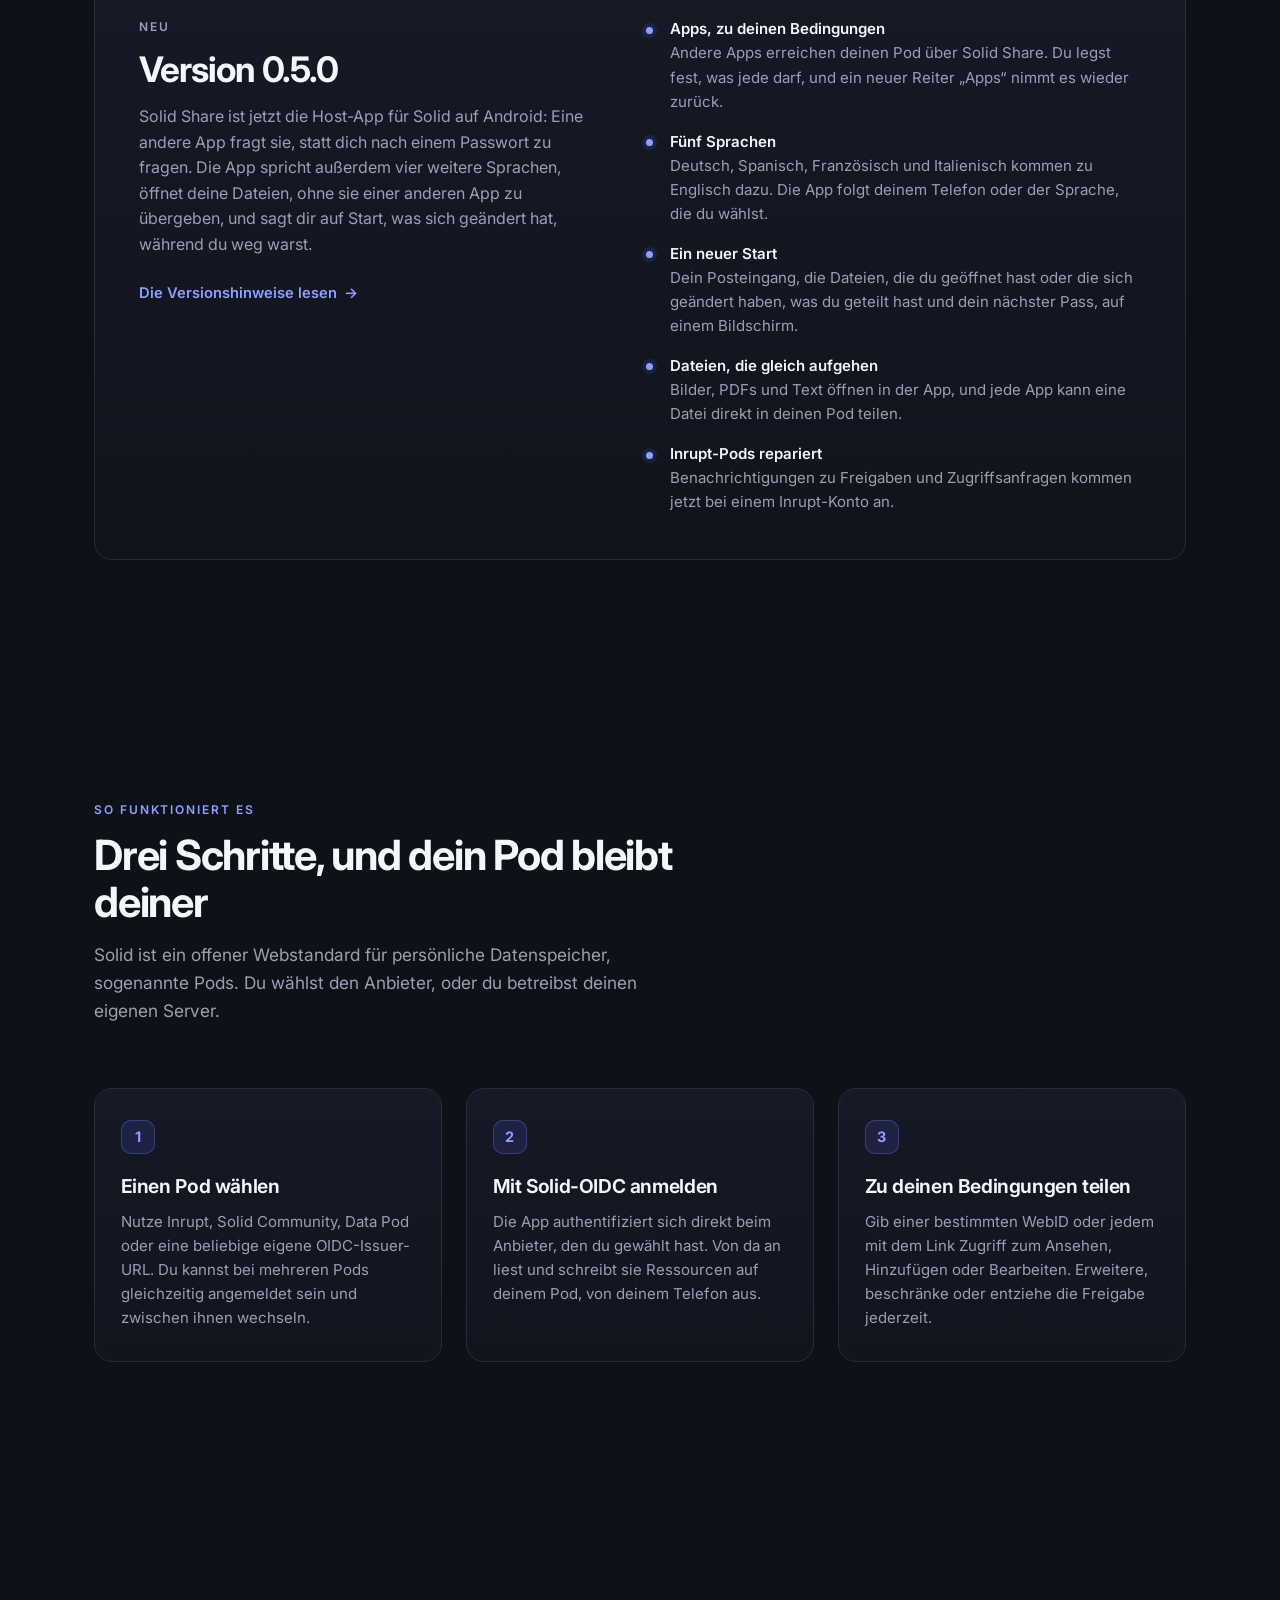
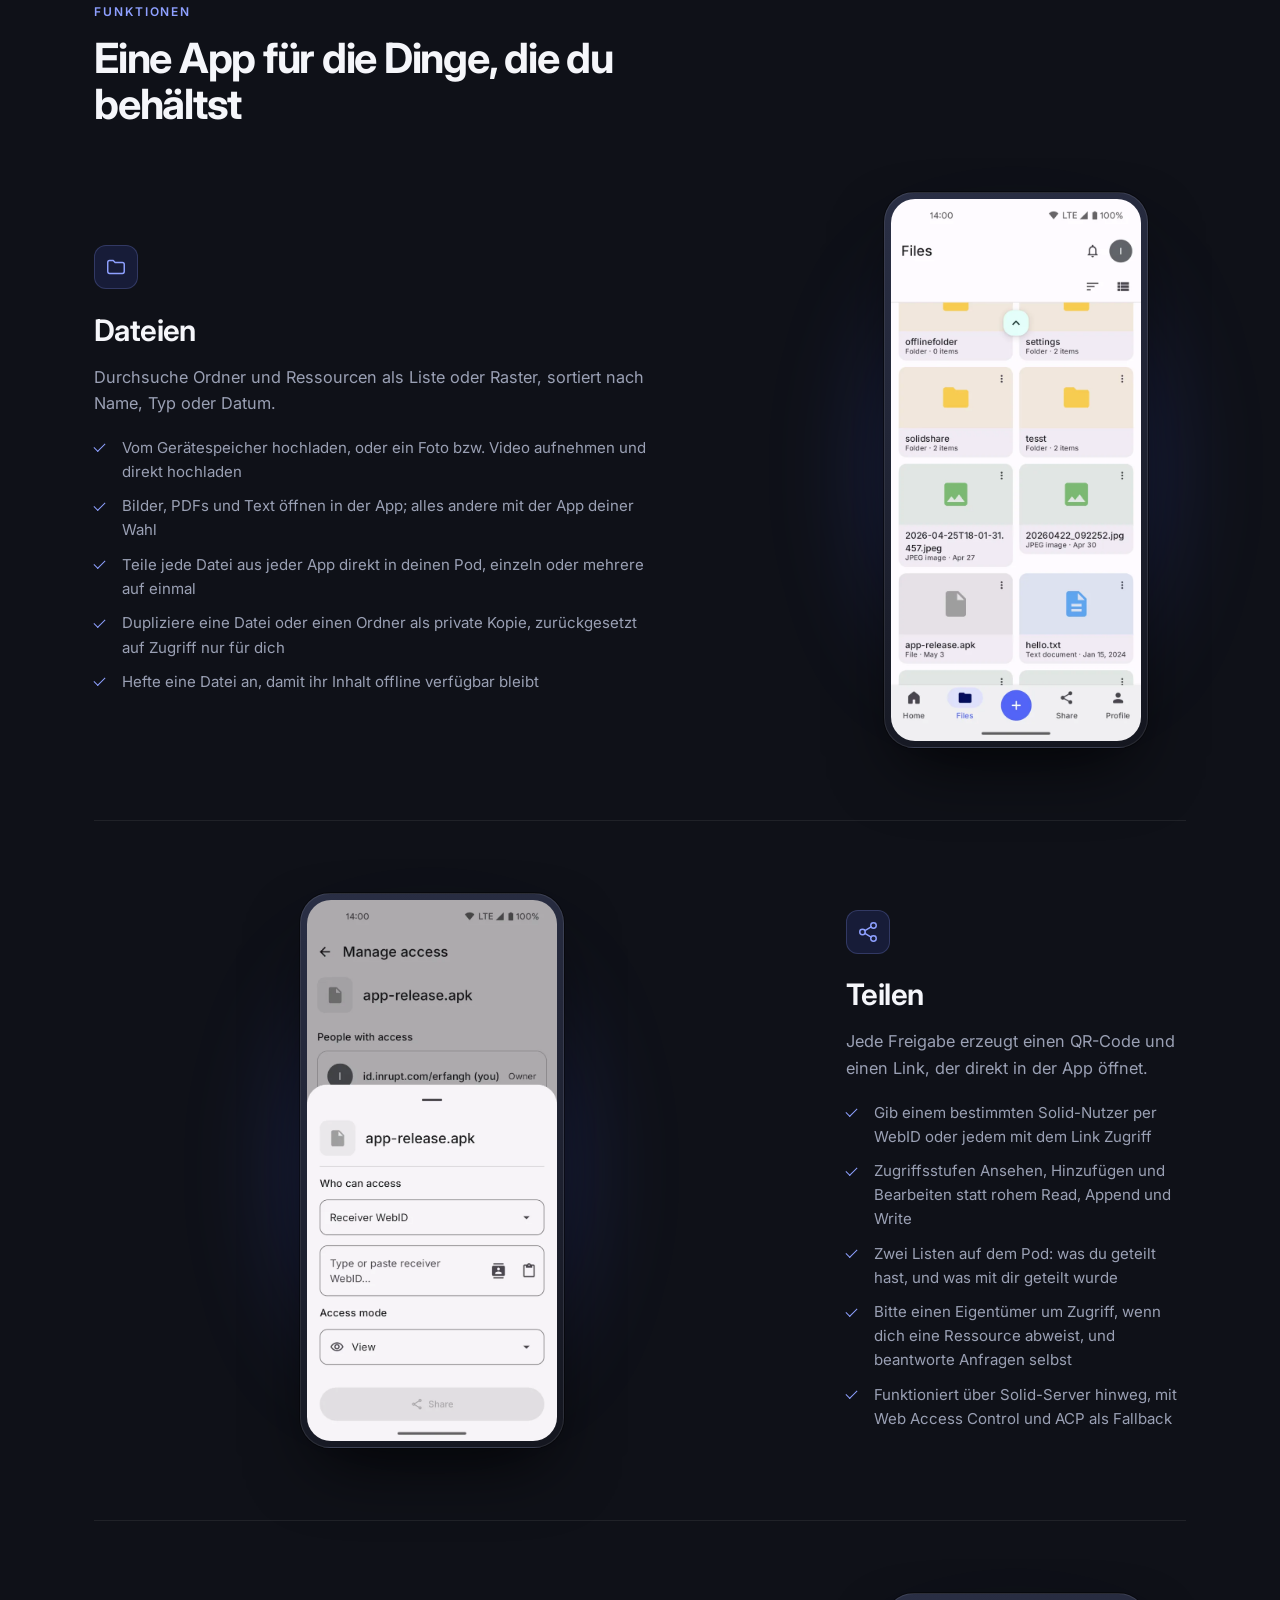
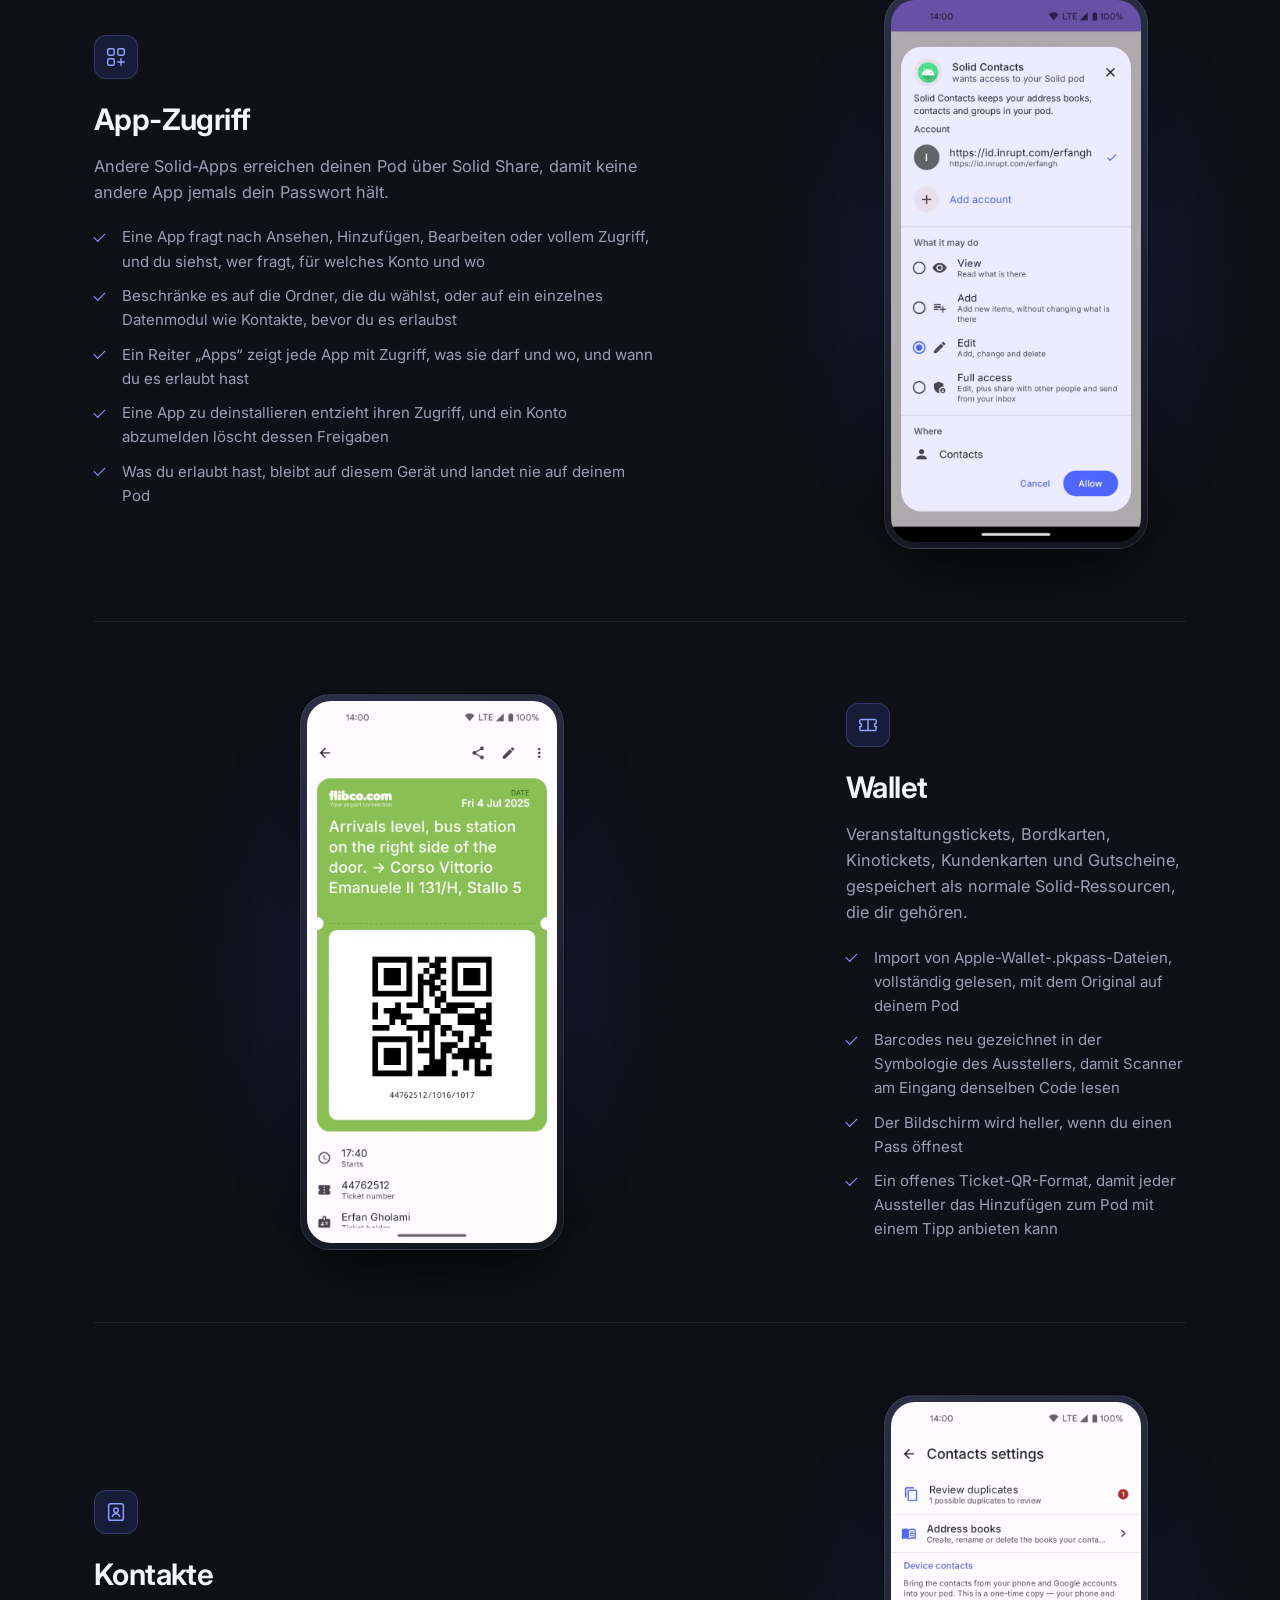
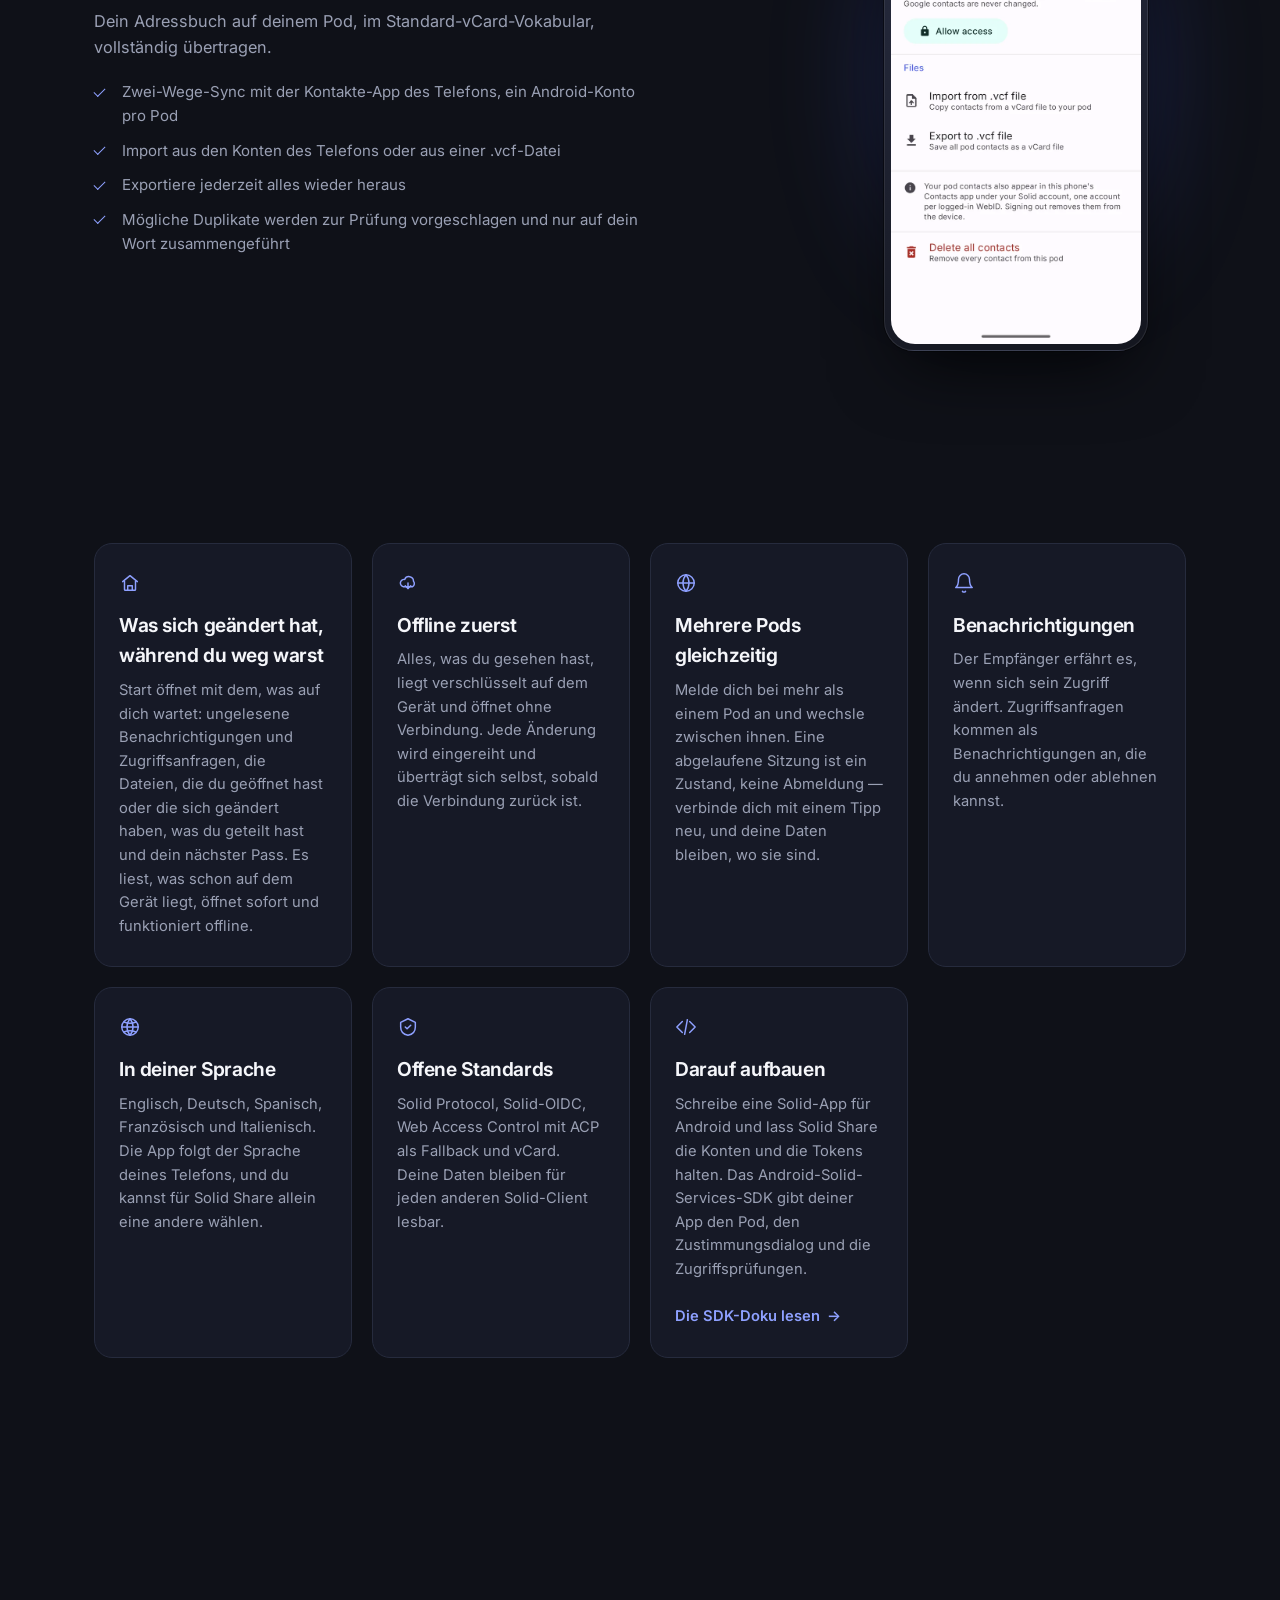
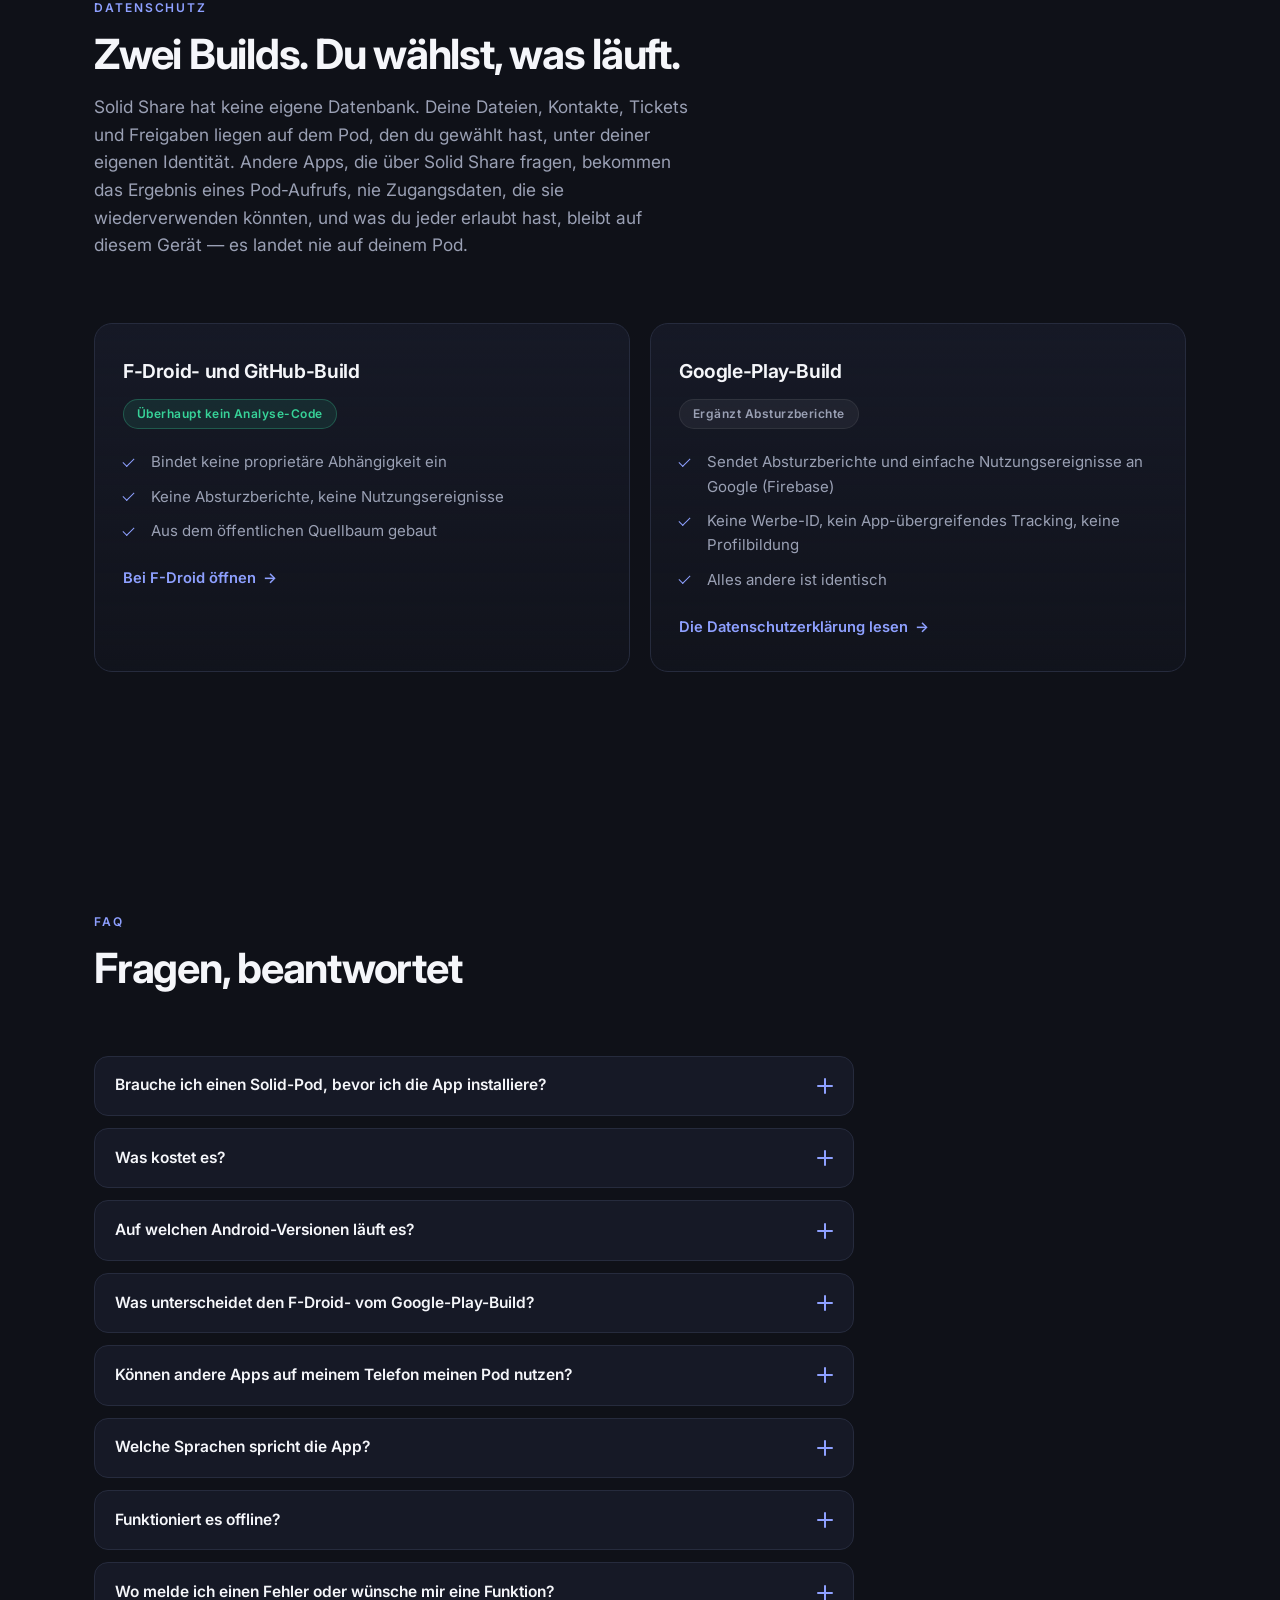
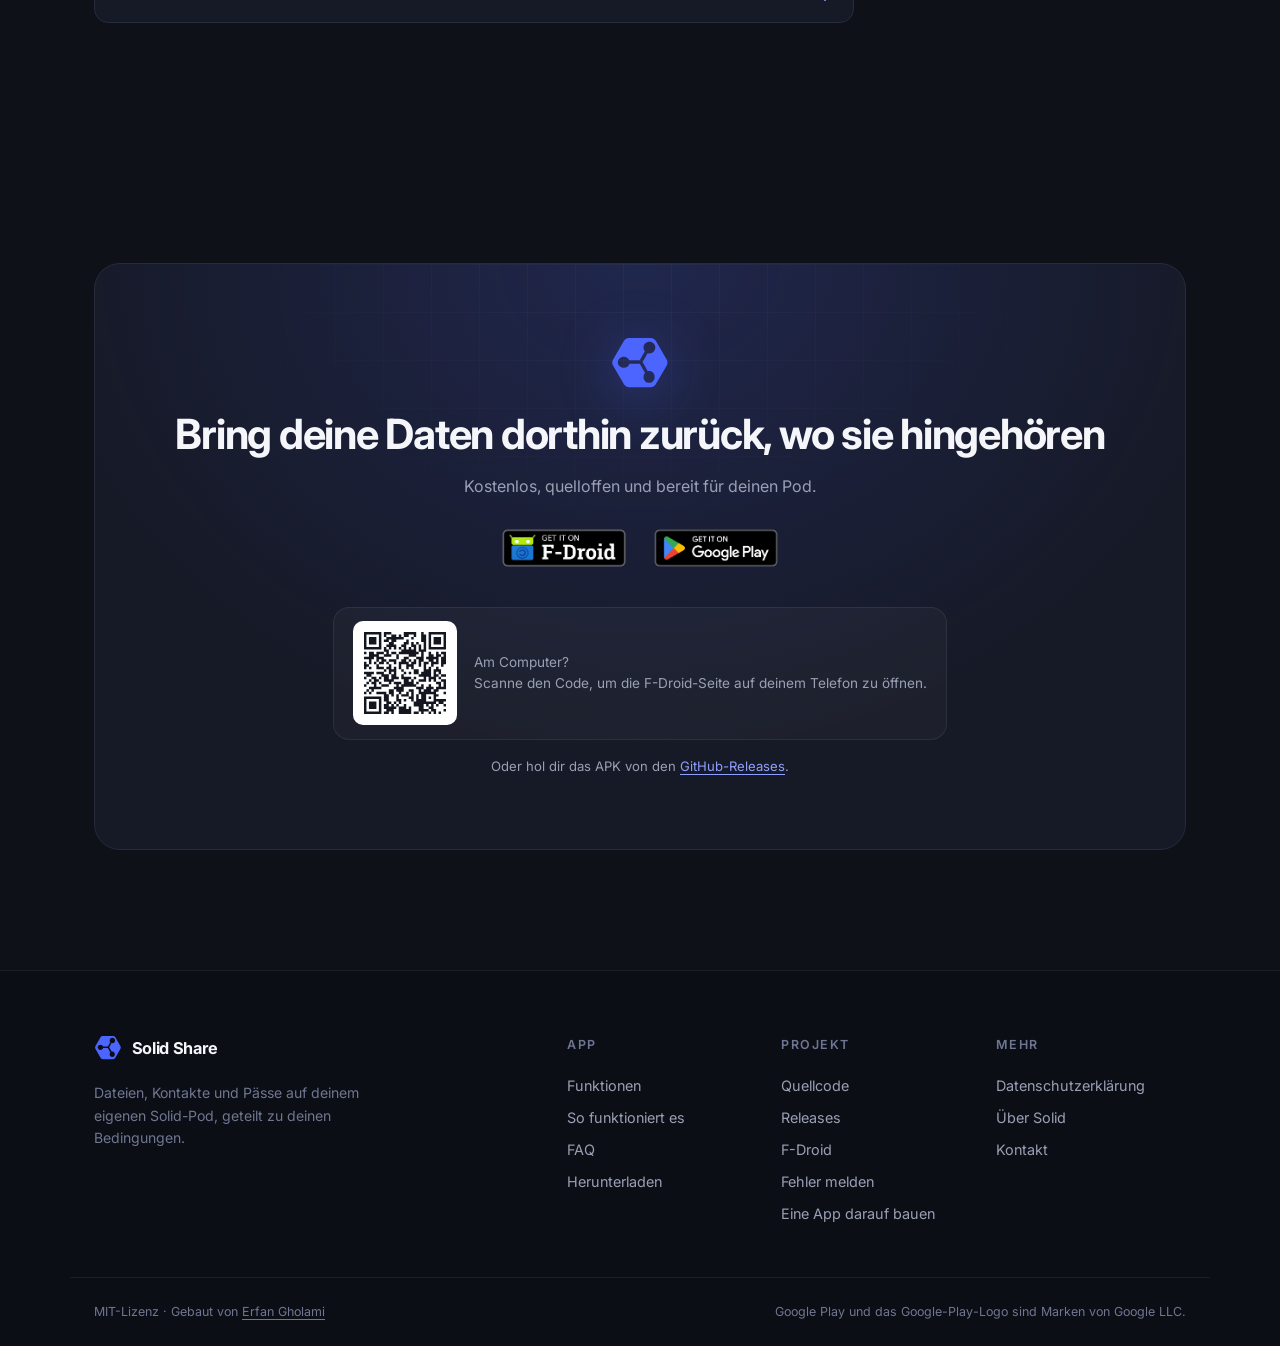
==== commit 3caaa407: "Fingerprint the stylesheet, and fit the top bar in every language" ====
--- a/de/index.html
+++ b/de/index.html
@@ -38,8 +38,8 @@
     <script>
       document.documentElement.classList.add("js");
     </script>
-    <link rel="stylesheet" href="/style.css" />
-    <script src="/main.js" defer></script>
+    <link rel="stylesheet" href="/style.css?v=b3b150c0" />
+    <script src="/main.js?v=d08b376c" defer></script>
   </head>
 
   <body>
@@ -54,11 +54,11 @@
           <span>Solid Share</span>
         </a>
         <nav aria-label="Hauptnavigation" class="nav" id="site-nav">
-          <a href="#how">So funktioniert es</a>
+          <a href="#how">So geht's</a>
           <a href="#features">Funktionen</a>
           <a href="#privacy">Datenschutz</a>
           <a href="#faq">FAQ</a>
-          <a href="https://github.com/erfangholami/SolidShare" rel="noopener">Quellcode</a>
+          <a href="https://github.com/erfangholami/SolidShare" rel="noopener">Code</a>
           <details class="lang">
             <summary aria-label="Sprache">
               <svg viewBox="0 0 24 24" aria-hidden="true">
--- a/style.css
+++ b/style.css
@@ -296,7 +296,7 @@
   margin-left: 0;
 }
 
-@media (max-width: 960px) {
+@media (max-width: 920px) {
   .header-inner .btn {
     margin-left: auto;
   }
@@ -1254,7 +1254,7 @@
   display: block;
 }
 
-@media (max-width: 960px) {
+@media (max-width: 920px) {
   .menu-toggle {
     display: inline-flex;
   }
